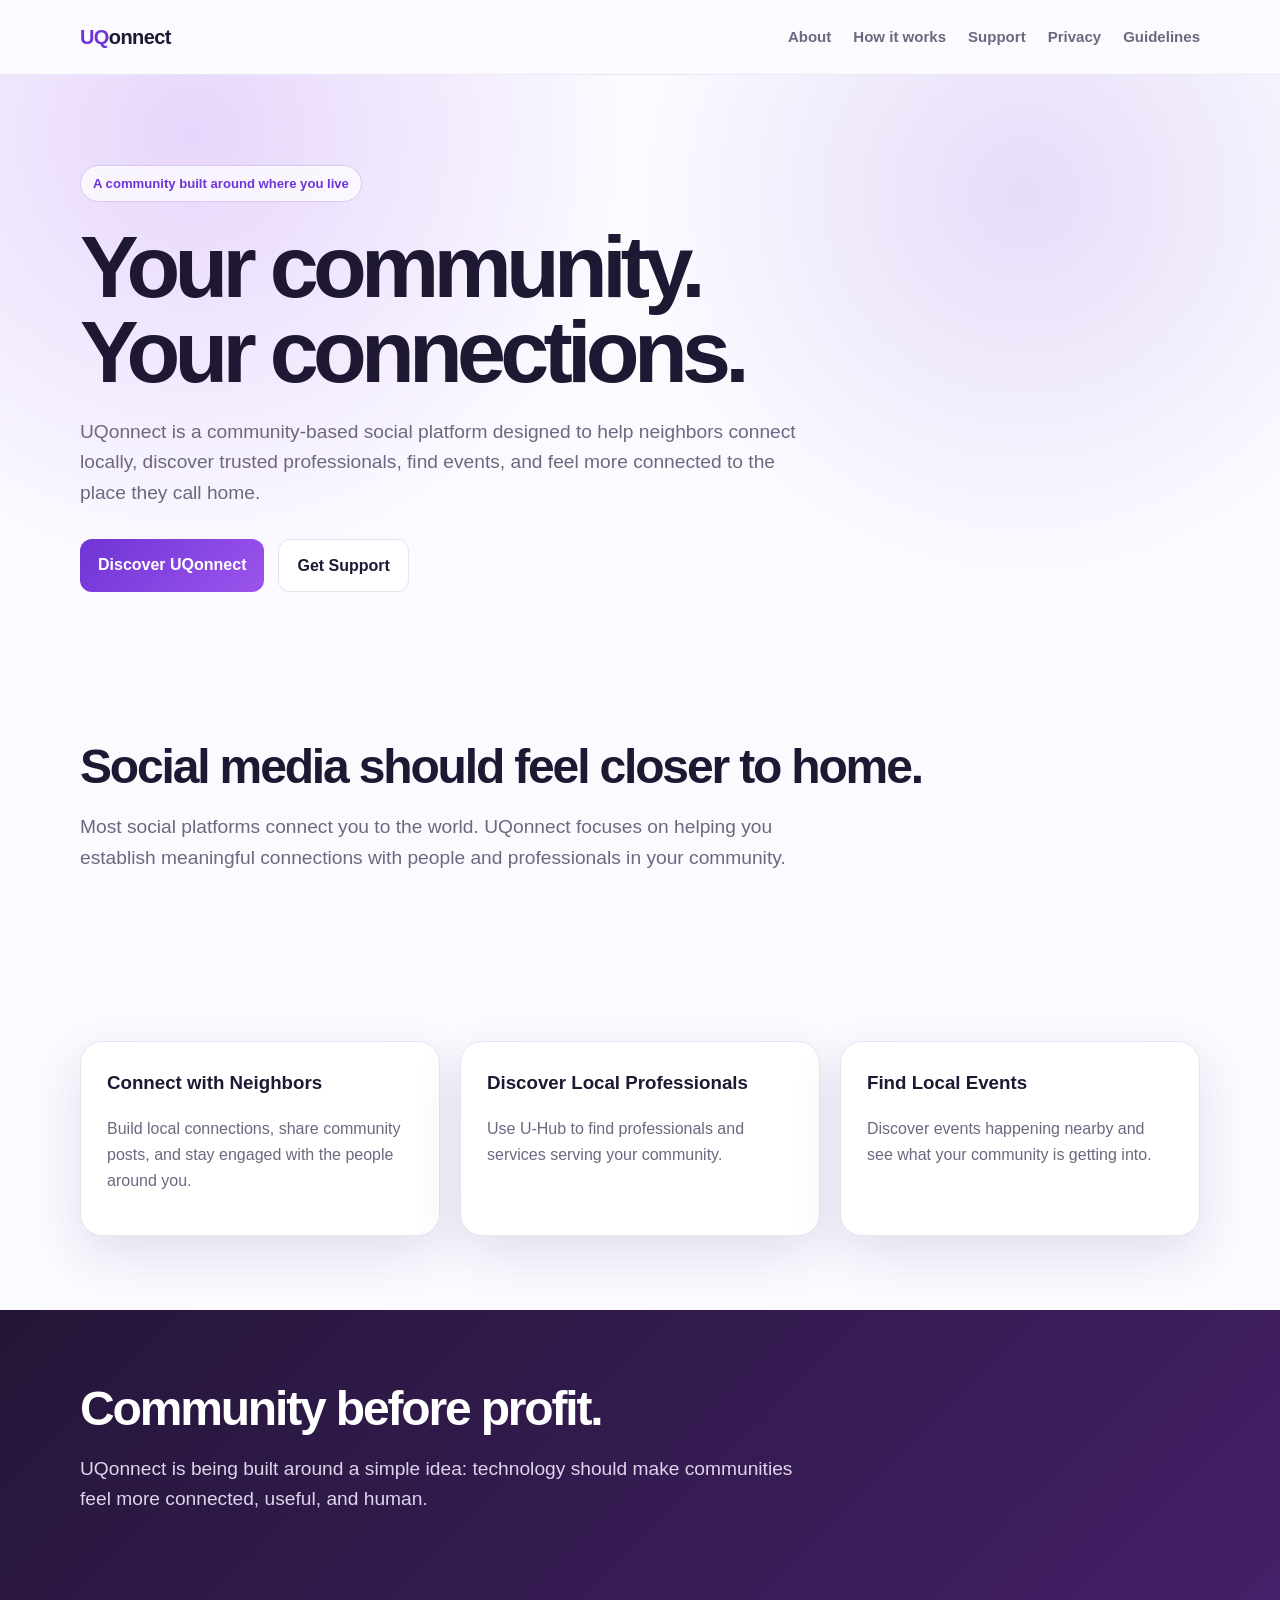
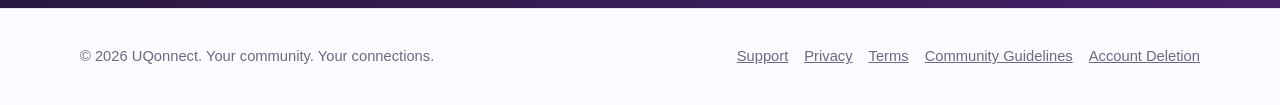
==== index.html @ 995e0bdf "Add initial UQonnect website" ====
<!doctype html>
<html lang="en"><head>
<meta charset="utf-8">
<meta name="viewport" content="width=device-width, initial-scale=1">
<title>UQonnect | Your community. Your connections.</title>
<meta name="description" content="UQonnect — Your community. Your connections.">
<link rel="stylesheet" href="style.css">
</head><body><header><div class="wrap"><nav>
<a class="brand" href="index.html"><span>UQ</span>onnect</a>
<div class="links">
<a href="index.html#about">About</a>
<a href="index.html#features">How it works</a>
<a href="support.html">Support</a>
<a href="privacy.html">Privacy</a>
<a href="community-guidelines.html">Guidelines</a>
</div>
</nav></div></header>
<main>
<section class="hero"><div class="wrap">
<span class="eyebrow">A community built around where you live</span>
<h1>Your community.<br>Your connections.</h1>
<p class="lead">UQonnect is a community-based social platform designed to help neighbors connect locally, discover trusted professionals, find events, and feel more connected to the place they call home.</p>
<div class="actions"><a class="button primary" href="#about">Discover UQonnect</a><a class="button" href="support.html">Get Support</a></div>
</div></section>

<section id="about"><div class="wrap">
<h2>Social media should feel closer to home.</h2>
<p class="lead">Most social platforms connect you to the world. UQonnect focuses on helping you establish meaningful connections with people and professionals in your community.</p>
</div></section>

<section id="features"><div class="wrap">
<div class="grid">
<div class="card"><h3>Connect with Neighbors</h3><p>Build local connections, share community posts, and stay engaged with the people around you.</p></div>
<div class="card"><h3>Discover Local Professionals</h3><p>Use U-Hub to find professionals and services serving your community.</p></div>
<div class="card"><h3>Find Local Events</h3><p>Discover events happening nearby and see what your community is getting into.</p></div>
</div>
</div></section>

<section class="band"><div class="wrap">
<h2>Community before profit.</h2>
<p class="lead">UQonnect is being built around a simple idea: technology should make communities feel more connected, useful, and human.</p>
</div></section>
</main>
<footer><div class="wrap footerline">
<div>© <span data-year></span> UQonnect. Your community. Your connections.</div>
<div class="footerlinks">
<a href="support.html">Support</a>
<a href="privacy.html">Privacy</a>
<a href="terms.html">Terms</a>
<a href="community-guidelines.html">Community Guidelines</a>
<a href="delete-account.html">Account Deletion</a>
</div></div></footer><script src="script.js"></script></body></html>
---- style.css ----
:root {
  --bg: #fbfaff;
  --surface: #ffffff;
  --text: #1f1833;
  --muted: #6e6780;
  --purple: #6f35d5;
  --purple2: #9c54ed;
  --border: #e8e2f2;
  --shadow: 0 18px 50px rgba(60, 28, 110, .12);
}
* { box-sizing: border-box; }
html { scroll-behavior: smooth; }
body {
  margin: 0;
  font-family: Inter, ui-sans-serif, -apple-system, BlinkMacSystemFont, "Segoe UI", sans-serif;
  background: var(--bg);
  color: var(--text);
  line-height: 1.6;
}
a { color: inherit; }
.wrap { width: min(1120px, calc(100% - 36px)); margin: 0 auto; }
header {
  position: sticky; top: 0; z-index: 10;
  background: rgba(251,250,255,.9);
  backdrop-filter: blur(18px);
  border-bottom: 1px solid rgba(232,226,242,.85);
}
nav { min-height: 74px; display: flex; align-items: center; justify-content: space-between; gap: 24px; }
.brand { text-decoration: none; font-size: 1.25rem; font-weight: 900; letter-spacing: -.03em; }
.brand span { color: var(--purple); }
.links { display: flex; align-items: center; gap: 22px; flex-wrap: wrap; }
.links a { text-decoration: none; color: var(--muted); font-size: .94rem; font-weight: 700; }
.links a:hover { color: var(--purple); }
.hero {
  padding: 90px 0 76px;
  background:
    radial-gradient(circle at 15% 10%, rgba(156,84,237,.22), transparent 27rem),
    radial-gradient(circle at 80% 20%, rgba(111,53,213,.15), transparent 24rem);
}
.eyebrow {
  display: inline-flex; padding: 7px 12px; border: 1px solid #d9c9f4;
  border-radius: 999px; color: var(--purple); font-weight: 800; font-size: .82rem;
  background: rgba(255,255,255,.72);
}
h1 { font-size: clamp(2.75rem, 8vw, 5.5rem); line-height: .97; letter-spacing: -.065em; margin: 22px 0; max-width: 900px; }
h2 { font-size: clamp(2rem, 5vw, 3rem); letter-spacing: -.045em; line-height: 1.05; margin: 0 0 16px; }
h3 { margin-top: 0; }
.lead { max-width: 740px; font-size: 1.2rem; color: var(--muted); }
.actions { display:flex; gap:14px; flex-wrap:wrap; margin-top:30px; }
.button {
  display:inline-block; padding:13px 18px; border-radius:12px; text-decoration:none;
  font-weight:800; border:1px solid var(--border); background:var(--surface);
}
.button.primary { color:white; border:0; background:linear-gradient(135deg,var(--purple),var(--purple2)); }
section { padding: 74px 0; }
.grid { display:grid; grid-template-columns:repeat(3,1fr); gap:20px; }
.card {
  background:var(--surface); border:1px solid var(--border); border-radius:22px;
  padding:26px; box-shadow:var(--shadow);
}
.card p, .muted, .legal p, .legal li { color:var(--muted); }
.band { background: linear-gradient(135deg,#241638,#442068); color:white; }
.band p { color:#ded4eb; }
.pagehead { padding: 68px 0 36px; }
.pagehead h1 { font-size: clamp(2.5rem,6vw,4.4rem); margin-bottom:14px; }
.legal { max-width: 820px; padding-bottom: 90px; }
.legal h2 { font-size:1.55rem; margin-top:36px; }
.notice { border-left:4px solid var(--purple); padding:16px 18px; background:#f2ebfc; border-radius:12px; }
footer { border-top:1px solid var(--border); padding:36px 0; color:var(--muted); font-size:.92rem; }
.footerline { display:flex; justify-content:space-between; gap:20px; flex-wrap:wrap; }
.footerlinks { display:flex; gap:16px; flex-wrap:wrap; }
@media (max-width: 760px) {
  .links { display:none; }
  .grid { grid-template-columns:1fr; }
  .hero { padding-top:64px; }
}
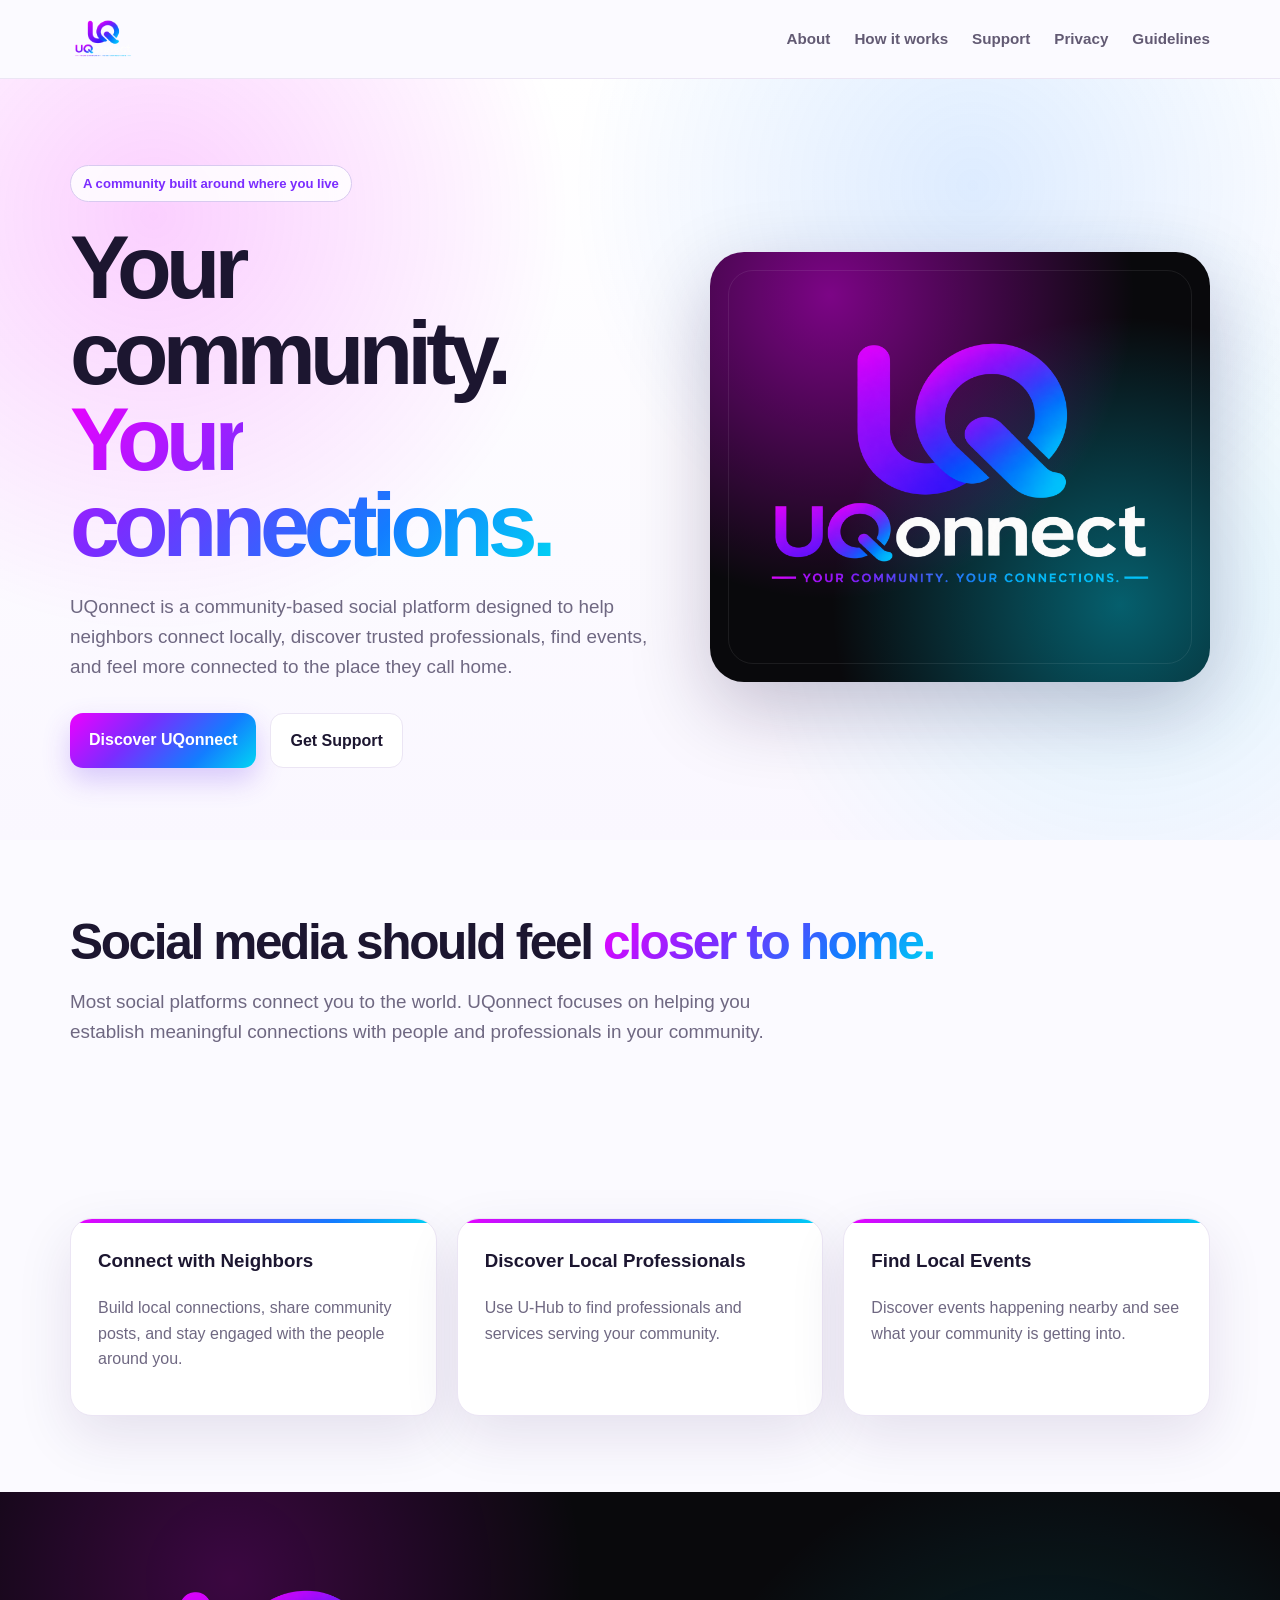
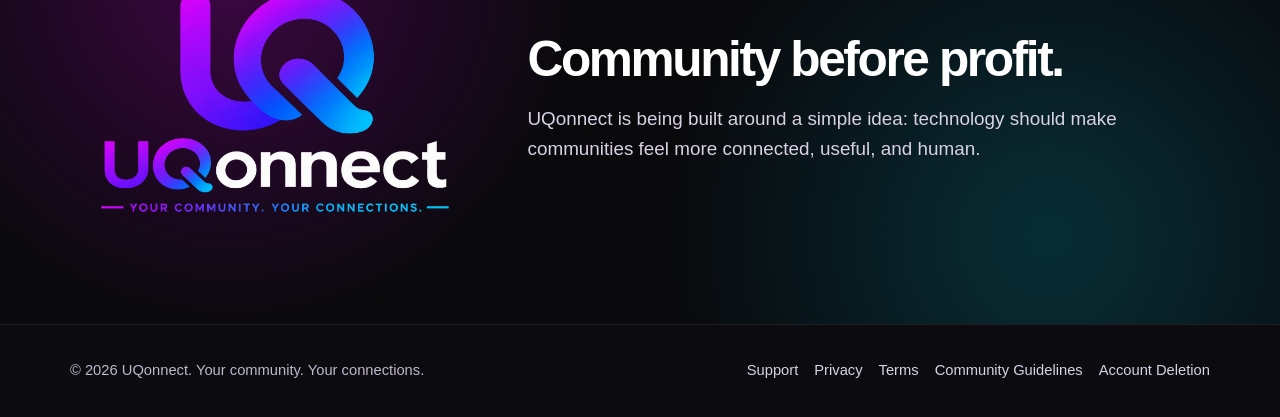
==== commit a6bd06e7: "Update website with official UQonnect branding" ====
--- a/index.html
+++ b/index.html
@@ -6,7 +6,9 @@
 <meta name="description" content="UQonnect — Your community. Your connections.">
 <link rel="stylesheet" href="style.css">
 </head><body><header><div class="wrap"><nav>
-<a class="brand" href="index.html"><span>UQ</span>onnect</a>
+<a class="brand-link" href="index.html" aria-label="UQonnect home">
+  <img class="brand-mini" src="uqonnect_logo_dark.png" alt="UQonnect">
+</a>
 <div class="links">
 <a href="index.html#about">About</a>
 <a href="index.html#features">How it works</a>
@@ -16,15 +18,20 @@
 </div>
 </nav></div></header>
 <main>
-<section class="hero"><div class="wrap">
+<section class="hero"><div class="wrap hero-grid">
+<div>
 <span class="eyebrow">A community built around where you live</span>
-<h1>Your community.<br>Your connections.</h1>
+<h1>Your community.<br><span class="gradient-text">Your connections.</span></h1>
 <p class="lead">UQonnect is a community-based social platform designed to help neighbors connect locally, discover trusted professionals, find events, and feel more connected to the place they call home.</p>
 <div class="actions"><a class="button primary" href="#about">Discover UQonnect</a><a class="button" href="support.html">Get Support</a></div>
+</div>
+<div class="hero-brand-card">
+<img class="hero-logo" src="uqonnect_logo_dark.png" alt="UQonnect — Your Community. Your Connections.">
+</div>
 </div></section>
 
 <section id="about"><div class="wrap">
-<h2>Social media should feel closer to home.</h2>
+<h2>Social media should feel <span class="gradient-text">closer to home.</span></h2>
 <p class="lead">Most social platforms connect you to the world. UQonnect focuses on helping you establish meaningful connections with people and professionals in your community.</p>
 </div></section>
 
@@ -36,9 +43,12 @@
 </div>
 </div></section>
 
-<section class="band"><div class="wrap">
+<section class="brand-band"><div class="wrap brand-band-grid">
+<div><img class="band-logo" src="uqonnect_logo_dark.png" alt="UQonnect logo"></div>
+<div>
 <h2>Community before profit.</h2>
 <p class="lead">UQonnect is being built around a simple idea: technology should make communities feel more connected, useful, and human.</p>
+</div>
 </div></section>
 </main>
 <footer><div class="wrap footerline">
--- a/style.css
+++ b/style.css
@@ -1,12 +1,15 @@
 :root {
   --bg: #fbfaff;
   --surface: #ffffff;
-  --text: #1f1833;
-  --muted: #6e6780;
-  --purple: #6f35d5;
-  --purple2: #9c54ed;
-  --border: #e8e2f2;
-  --shadow: 0 18px 50px rgba(60, 28, 110, .12);
+  --text: #1c1630;
+  --muted: #6f6882;
+  --pink: #ee00ff;
+  --purple: #7b2cff;
+  --blue: #137dff;
+  --cyan: #00d6f3;
+  --border: #ebe5f4;
+  --shadow: 0 20px 55px rgba(45, 21, 92, .11);
+  --brand: linear-gradient(135deg, var(--pink) 0%, var(--purple) 36%, var(--blue) 72%, var(--cyan) 100%);
 }
 * { box-sizing: border-box; }
 html { scroll-behavior: smooth; }
@@ -18,59 +21,109 @@
   line-height: 1.6;
 }
 a { color: inherit; }
-.wrap { width: min(1120px, calc(100% - 36px)); margin: 0 auto; }
+.wrap { width: min(1140px, calc(100% - 36px)); margin: 0 auto; }
 header {
-  position: sticky; top: 0; z-index: 10;
+  position: sticky; top: 0; z-index: 20;
   background: rgba(251,250,255,.9);
   backdrop-filter: blur(18px);
   border-bottom: 1px solid rgba(232,226,242,.85);
 }
-nav { min-height: 74px; display: flex; align-items: center; justify-content: space-between; gap: 24px; }
-.brand { text-decoration: none; font-size: 1.25rem; font-weight: 900; letter-spacing: -.03em; }
-.brand span { color: var(--purple); }
-.links { display: flex; align-items: center; gap: 22px; flex-wrap: wrap; }
-.links a { text-decoration: none; color: var(--muted); font-size: .94rem; font-weight: 700; }
-.links a:hover { color: var(--purple); }
+nav { min-height: 78px; display:flex; align-items:center; justify-content:space-between; gap:24px; }
+.brand-link { display:inline-flex; align-items:center; gap:10px; text-decoration:none; }
+.brand-mini { height: 44px; width:auto; display:block; }
+.links { display:flex; align-items:center; gap:24px; flex-wrap:wrap; }
+.links a { text-decoration:none; color:#625a73; font-size:.95rem; font-weight:800; }
+.links a:hover { color:var(--purple); }
 .hero {
-  padding: 90px 0 76px;
+  padding: 86px 0 72px;
+  overflow: hidden;
   background:
-    radial-gradient(circle at 15% 10%, rgba(156,84,237,.22), transparent 27rem),
-    radial-gradient(circle at 80% 20%, rgba(111,53,213,.15), transparent 24rem);
+    radial-gradient(circle at 12% 18%, rgba(238,0,255,.18), transparent 26rem),
+    radial-gradient(circle at 76% 14%, rgba(19,125,255,.14), transparent 25rem),
+    radial-gradient(circle at 88% 68%, rgba(0,214,243,.11), transparent 24rem),
+    linear-gradient(180deg, #fff 0%, #faf7ff 100%);
 }
+.hero-grid { display:grid; grid-template-columns:1.08fr .92fr; align-items:center; gap:54px; }
 .eyebrow {
-  display: inline-flex; padding: 7px 12px; border: 1px solid #d9c9f4;
-  border-radius: 999px; color: var(--purple); font-weight: 800; font-size: .82rem;
-  background: rgba(255,255,255,.72);
+  display:inline-flex; padding:7px 12px; border:1px solid #d8caf0;
+  border-radius:999px; background:rgba(255,255,255,.84);
+  color:var(--purple); font-weight:850; font-size:.82rem;
 }
-h1 { font-size: clamp(2.75rem, 8vw, 5.5rem); line-height: .97; letter-spacing: -.065em; margin: 22px 0; max-width: 900px; }
-h2 { font-size: clamp(2rem, 5vw, 3rem); letter-spacing: -.045em; line-height: 1.05; margin: 0 0 16px; }
-h3 { margin-top: 0; }
-.lead { max-width: 740px; font-size: 1.2rem; color: var(--muted); }
+h1 { font-size:clamp(3rem,7vw,5.7rem); line-height:.96; letter-spacing:-.067em; margin:22px 0 24px; }
+h2 { font-size:clamp(2rem,5vw,3.1rem); line-height:1.05; letter-spacing:-.048em; margin:0 0 16px; }
+h3 { margin-top:0; }
+.gradient-text {
+  background:var(--brand);
+  -webkit-background-clip:text;
+  background-clip:text;
+  color:transparent;
+}
+.lead { max-width:740px; font-size:1.18rem; color:var(--muted); }
 .actions { display:flex; gap:14px; flex-wrap:wrap; margin-top:30px; }
 .button {
-  display:inline-block; padding:13px 18px; border-radius:12px; text-decoration:none;
-  font-weight:800; border:1px solid var(--border); background:var(--surface);
+  display:inline-block; padding:14px 19px; border-radius:13px; text-decoration:none;
+  font-weight:850; border:1px solid var(--border); background:var(--surface);
 }
-.button.primary { color:white; border:0; background:linear-gradient(135deg,var(--purple),var(--purple2)); }
-section { padding: 74px 0; }
+.button.primary {
+  color:#fff; border:0; background:var(--brand);
+  box-shadow:0 12px 28px rgba(104,48,238,.24);
+}
+.hero-brand-card {
+  position:relative; min-height:430px; border-radius:34px; padding:28px; overflow:hidden;
+  background:
+    radial-gradient(circle at 24% 10%, rgba(238,0,255,.5), transparent 19rem),
+    radial-gradient(circle at 82% 82%, rgba(0,214,243,.42), transparent 18rem),
+    #09090c;
+  box-shadow:0 28px 80px rgba(30,13,61,.24);
+  display:flex; align-items:center; justify-content:center;
+}
+.hero-brand-card::after {
+  content:""; position:absolute; inset:18px; border:1px solid rgba(255,255,255,.08); border-radius:25px;
+}
+.hero-logo { position:relative; z-index:2; width:min(100%,520px); height:auto; }
+section { padding:76px 0; }
 .grid { display:grid; grid-template-columns:repeat(3,1fr); gap:20px; }
 .card {
-  background:var(--surface); border:1px solid var(--border); border-radius:22px;
-  padding:26px; box-shadow:var(--shadow);
+  position:relative; overflow:hidden; background:var(--surface); border:1px solid var(--border);
+  border-radius:22px; padding:27px; box-shadow:var(--shadow);
 }
+.card::before { content:""; position:absolute; top:0; left:0; right:0; height:4px; background:var(--brand); }
 .card p, .muted, .legal p, .legal li { color:var(--muted); }
-.band { background: linear-gradient(135deg,#241638,#442068); color:white; }
-.band p { color:#ded4eb; }
-.pagehead { padding: 68px 0 36px; }
-.pagehead h1 { font-size: clamp(2.5rem,6vw,4.4rem); margin-bottom:14px; }
-.legal { max-width: 820px; padding-bottom: 90px; }
+.brand-band {
+  color:white;
+  background:
+    radial-gradient(circle at 18% 20%, rgba(238,0,255,.22), transparent 22rem),
+    radial-gradient(circle at 82% 80%, rgba(0,214,243,.18), transparent 24rem),
+    #09090c;
+}
+.brand-band-grid { display:grid; grid-template-columns:.75fr 1.25fr; gap:48px; align-items:center; }
+.band-logo { width:min(100%,430px); height:auto; }
+.brand-band p { color:#d8d1e4; }
+.pagehead {
+  padding:68px 0 36px;
+  background:
+    radial-gradient(circle at 12% 15%, rgba(238,0,255,.12), transparent 24rem),
+    radial-gradient(circle at 82% 14%, rgba(19,125,255,.10), transparent 24rem);
+}
+.pagehead h1 { font-size:clamp(2.5rem,6vw,4.4rem); margin-bottom:14px; }
+.legal { max-width:820px; padding-bottom:90px; }
 .legal h2 { font-size:1.55rem; margin-top:36px; }
 .notice { border-left:4px solid var(--purple); padding:16px 18px; background:#f2ebfc; border-radius:12px; }
-footer { border-top:1px solid var(--border); padding:36px 0; color:var(--muted); font-size:.92rem; }
-.footerline { display:flex; justify-content:space-between; gap:20px; flex-wrap:wrap; }
+footer {
+  background:#0b0b10; border-top:1px solid rgba(255,255,255,.08);
+  padding:34px 0; color:#bfb7cc; font-size:.92rem;
+}
+.footerline { display:flex; justify-content:space-between; align-items:center; gap:20px; flex-wrap:wrap; }
 .footerlinks { display:flex; gap:16px; flex-wrap:wrap; }
-@media (max-width: 760px) {
+.footerlinks a { color:#d8d1e4; text-decoration:none; }
+.footerlinks a:hover { color:white; }
+@media (max-width:900px) {
+  .hero-grid,.brand-band-grid { grid-template-columns:1fr; }
+  .hero-brand-card { min-height:330px; }
+}
+@media (max-width:760px) {
   .links { display:none; }
   .grid { grid-template-columns:1fr; }
-  .hero { padding-top:64px; }
+  .hero { padding-top:58px; }
+  .brand-mini { height:38px; }
 }
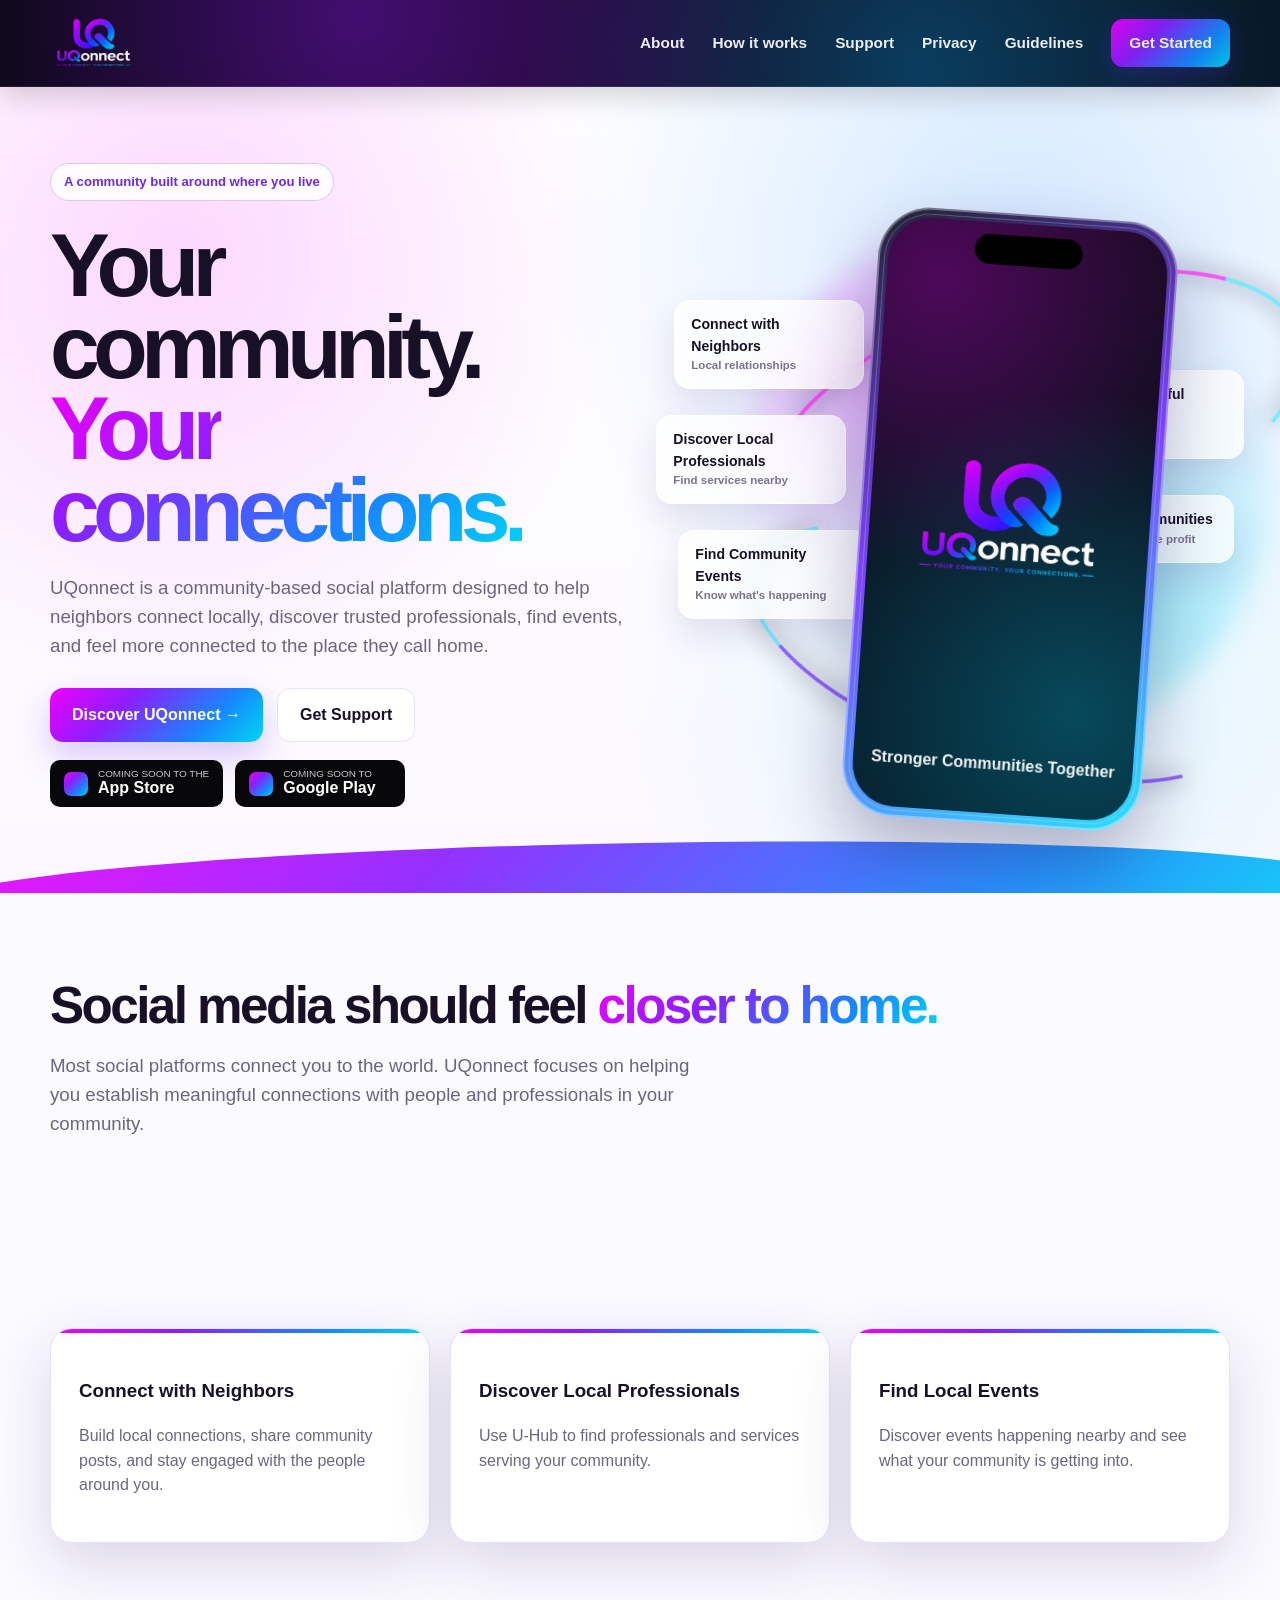
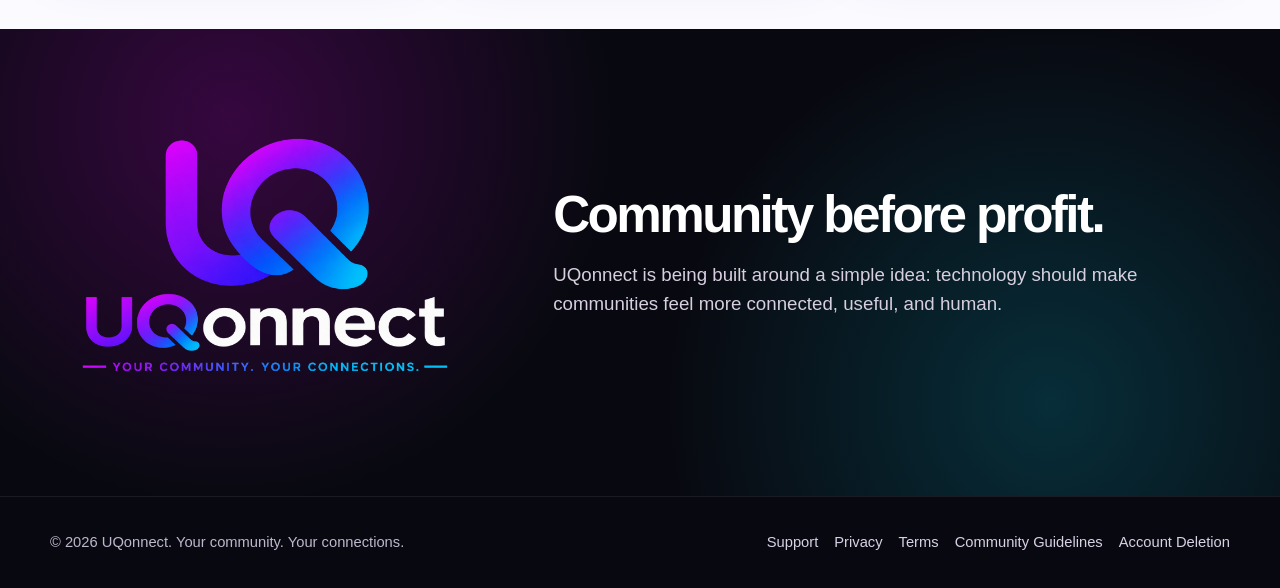
==== commit 01d5b572: "Add dark branded header and iPhone hero" ====
--- a/index.html
+++ b/index.html
@@ -1,62 +1,46 @@
-<!doctype html>
-<html lang="en"><head>
-<meta charset="utf-8">
-<meta name="viewport" content="width=device-width, initial-scale=1">
-<title>UQonnect | Your community. Your connections.</title>
-<meta name="description" content="UQonnect — Your community. Your connections.">
-<link rel="stylesheet" href="style.css">
-</head><body><header><div class="wrap"><nav>
-<a class="brand-link" href="index.html" aria-label="UQonnect home">
-  <img class="brand-mini" src="uqonnect_logo_dark.png" alt="UQonnect">
-</a>
+<!doctype html><html lang="en"><head>
+<meta charset="utf-8"><meta name="viewport" content="width=device-width, initial-scale=1">
+<title>UQonnect | Your community. Your connections.</title><meta name="description" content="UQonnect — Your community. Your connections.">
+<link rel="stylesheet" href="style.css"></head><body><header><div class="wrap"><nav>
+<a class="brand-link" href="index.html" aria-label="UQonnect home"><img class="brand-logo" src="uqonnect_logo_dark.png" alt="UQonnect"></a>
 <div class="links">
-<a href="index.html#about">About</a>
-<a href="index.html#features">How it works</a>
-<a href="support.html">Support</a>
-<a href="privacy.html">Privacy</a>
-<a href="community-guidelines.html">Guidelines</a>
-</div>
-</nav></div></header>
+<a href="index.html#about">About</a><a href="index.html#features">How it works</a>
+<a href="support.html">Support</a><a href="privacy.html">Privacy</a>
+<a href="community-guidelines.html">Guidelines</a><a class="nav-cta" href="#download">Get Started</a>
+</div></nav></div></header>
 <main>
 <section class="hero"><div class="wrap hero-grid">
 <div>
 <span class="eyebrow">A community built around where you live</span>
-<h1>Your community.<br><span class="gradient-text">Your connections.</span></h1>
+<h1>Your<br>community.<br><span class="gradient-text">Your<br>connections.</span></h1>
 <p class="lead">UQonnect is a community-based social platform designed to help neighbors connect locally, discover trusted professionals, find events, and feel more connected to the place they call home.</p>
-<div class="actions"><a class="button primary" href="#about">Discover UQonnect</a><a class="button" href="support.html">Get Support</a></div>
+<div class="actions" id="download"><a class="button primary" href="#about">Discover UQonnect →</a><a class="button" href="support.html">Get Support</a></div>
+<div class="store-row">
+<a class="store-badge" href="#" aria-label="App Store coming soon"><span class="store-icon"></span><span><small>COMING SOON TO THE</small><strong>App Store</strong></span></a>
+<a class="store-badge" href="#" aria-label="Google Play coming soon"><span class="store-icon"></span><span><small>COMING SOON TO</small><strong>Google Play</strong></span></a>
 </div>
-<div class="hero-brand-card">
-<img class="hero-logo" src="uqonnect_logo_dark.png" alt="UQonnect — Your Community. Your Connections.">
+</div>
+<div class="visual">
+<div class="glow"></div><div class="trail one"></div><div class="trail two"></div>
+<div class="feature-chip chip1">Connect with Neighbors<span>Local relationships</span></div>
+<div class="feature-chip chip2">Discover Local Professionals<span>Find services nearby</span></div>
+<div class="feature-chip chip3">Find Community Events<span>Know what's happening</span></div>
+<div class="feature-chip chip4">Build Meaningful Connections<span>Closer to home</span></div>
+<div class="feature-chip chip5">Stronger Communities<span>Community before profit</span></div>
+<div class="phone"><div class="screen"><div class="dynamic-island"></div><img class="phone-logo" src="uqonnect_logo_dark.png" alt="UQonnect logo"><div class="phone-slogan">Stronger Communities Together</div></div></div>
 </div>
 </div></section>
 
-<section id="about"><div class="wrap">
-<h2>Social media should feel <span class="gradient-text">closer to home.</span></h2>
-<p class="lead">Most social platforms connect you to the world. UQonnect focuses on helping you establish meaningful connections with people and professionals in your community.</p>
-</div></section>
+<section class="content" id="about"><div class="wrap"><h2>Social media should feel <span class="gradient-text">closer to home.</span></h2><p class="lead">Most social platforms connect you to the world. UQonnect focuses on helping you establish meaningful connections with people and professionals in your community.</p></div></section>
 
-<section id="features"><div class="wrap">
-<div class="grid">
+<section class="content" id="features"><div class="wrap"><div class="grid">
 <div class="card"><h3>Connect with Neighbors</h3><p>Build local connections, share community posts, and stay engaged with the people around you.</p></div>
 <div class="card"><h3>Discover Local Professionals</h3><p>Use U-Hub to find professionals and services serving your community.</p></div>
 <div class="card"><h3>Find Local Events</h3><p>Discover events happening nearby and see what your community is getting into.</p></div>
-</div>
-</div></section>
+</div></div></section>
 
-<section class="brand-band"><div class="wrap brand-band-grid">
-<div><img class="band-logo" src="uqonnect_logo_dark.png" alt="UQonnect logo"></div>
-<div>
-<h2>Community before profit.</h2>
-<p class="lead">UQonnect is being built around a simple idea: technology should make communities feel more connected, useful, and human.</p>
-</div>
-</div></section>
-</main>
-<footer><div class="wrap footerline">
+<section class="content brand-band"><div class="wrap brand-band-grid"><div><img class="band-logo" src="uqonnect_logo_dark.png" alt="UQonnect logo"></div><div><h2>Community before profit.</h2><p class="lead">UQonnect is being built around a simple idea: technology should make communities feel more connected, useful, and human.</p></div></div></section>
+</main><footer><div class="wrap footerline">
 <div>© <span data-year></span> UQonnect. Your community. Your connections.</div>
-<div class="footerlinks">
-<a href="support.html">Support</a>
-<a href="privacy.html">Privacy</a>
-<a href="terms.html">Terms</a>
-<a href="community-guidelines.html">Community Guidelines</a>
-<a href="delete-account.html">Account Deletion</a>
-</div></div></footer><script src="script.js"></script></body></html>+<div class="footerlinks"><a href="support.html">Support</a><a href="privacy.html">Privacy</a><a href="terms.html">Terms</a><a href="community-guidelines.html">Community Guidelines</a><a href="delete-account.html">Account Deletion</a></div>
+</div></footer><script src="script.js"></script></body></html>
--- a/style.css
+++ b/style.css
@@ -1,129 +1,67 @@
-:root {
-  --bg: #fbfaff;
-  --surface: #ffffff;
-  --text: #1c1630;
-  --muted: #6f6882;
-  --pink: #ee00ff;
-  --purple: #7b2cff;
-  --blue: #137dff;
-  --cyan: #00d6f3;
-  --border: #ebe5f4;
-  --shadow: 0 20px 55px rgba(45, 21, 92, .11);
-  --brand: linear-gradient(135deg, var(--pink) 0%, var(--purple) 36%, var(--blue) 72%, var(--cyan) 100%);
+:root{
+  --bg:#fbfaff;--surface:#fff;--text:#171027;--muted:#6c6580;
+  --pink:#ef00ff;--purple:#8b1fff;--blue:#1689ff;--cyan:#00d6f3;
+  --nav:#07080e;--border:#e9e2f3;
+  --brand:linear-gradient(135deg,var(--pink) 0%,var(--purple) 34%,var(--blue) 73%,var(--cyan) 100%);
+  --shadow:0 20px 60px rgba(50,25,105,.16)
 }
-* { box-sizing: border-box; }
-html { scroll-behavior: smooth; }
-body {
-  margin: 0;
-  font-family: Inter, ui-sans-serif, -apple-system, BlinkMacSystemFont, "Segoe UI", sans-serif;
-  background: var(--bg);
-  color: var(--text);
-  line-height: 1.6;
+*{box-sizing:border-box}html{scroll-behavior:smooth}
+body{margin:0;font-family:Inter,ui-sans-serif,-apple-system,BlinkMacSystemFont,"Segoe UI",sans-serif;color:var(--text);background:var(--bg);line-height:1.55}
+a{color:inherit}.wrap{width:min(1180px,calc(100% - 36px));margin:0 auto}
+header{
+  position:sticky;top:0;z-index:30;
+  background:
+    radial-gradient(circle at 28% 20%,rgba(148,24,255,.38),transparent 26rem),
+    radial-gradient(circle at 72% 80%,rgba(0,184,255,.28),transparent 25rem),
+    linear-gradient(90deg,#080810 0%,#15071f 48%,#071420 100%);
+  border-bottom:1px solid rgba(255,255,255,.08);box-shadow:0 8px 30px rgba(0,0,0,.18)
 }
-a { color: inherit; }
-.wrap { width: min(1140px, calc(100% - 36px)); margin: 0 auto; }
-header {
-  position: sticky; top: 0; z-index: 20;
-  background: rgba(251,250,255,.9);
-  backdrop-filter: blur(18px);
-  border-bottom: 1px solid rgba(232,226,242,.85);
+nav{min-height:86px;display:flex;align-items:center;justify-content:space-between;gap:24px}
+.brand-link{display:flex;align-items:center;text-decoration:none}.brand-logo{height:58px;width:auto;display:block}
+.links{display:flex;align-items:center;gap:28px}.links a{color:#fff;text-decoration:none;font-size:.96rem;font-weight:800;opacity:.92}
+.links a:hover{opacity:1;color:#c8e9ff}.nav-cta{padding:12px 18px;border-radius:12px;background:var(--brand);color:#fff!important;box-shadow:0 8px 24px rgba(116,36,255,.25)}
+.hero{
+  position:relative;overflow:hidden;padding:76px 0 86px;min-height:760px;
+  background:
+    radial-gradient(circle at 14% 20%,rgba(239,0,255,.15),transparent 28rem),
+    radial-gradient(circle at 80% 18%,rgba(22,137,255,.18),transparent 30rem),
+    radial-gradient(circle at 82% 70%,rgba(0,214,243,.12),transparent 27rem),
+    linear-gradient(180deg,#fff 0%,#fbf8ff 100%)
 }
-nav { min-height: 78px; display:flex; align-items:center; justify-content:space-between; gap:24px; }
-.brand-link { display:inline-flex; align-items:center; gap:10px; text-decoration:none; }
-.brand-mini { height: 44px; width:auto; display:block; }
-.links { display:flex; align-items:center; gap:24px; flex-wrap:wrap; }
-.links a { text-decoration:none; color:#625a73; font-size:.95rem; font-weight:800; }
-.links a:hover { color:var(--purple); }
-.hero {
-  padding: 86px 0 72px;
-  overflow: hidden;
-  background:
-    radial-gradient(circle at 12% 18%, rgba(238,0,255,.18), transparent 26rem),
-    radial-gradient(circle at 76% 14%, rgba(19,125,255,.14), transparent 25rem),
-    radial-gradient(circle at 88% 68%, rgba(0,214,243,.11), transparent 24rem),
-    linear-gradient(180deg, #fff 0%, #faf7ff 100%);
-}
-.hero-grid { display:grid; grid-template-columns:1.08fr .92fr; align-items:center; gap:54px; }
-.eyebrow {
-  display:inline-flex; padding:7px 12px; border:1px solid #d8caf0;
-  border-radius:999px; background:rgba(255,255,255,.84);
-  color:var(--purple); font-weight:850; font-size:.82rem;
-}
-h1 { font-size:clamp(3rem,7vw,5.7rem); line-height:.96; letter-spacing:-.067em; margin:22px 0 24px; }
-h2 { font-size:clamp(2rem,5vw,3.1rem); line-height:1.05; letter-spacing:-.048em; margin:0 0 16px; }
-h3 { margin-top:0; }
-.gradient-text {
-  background:var(--brand);
-  -webkit-background-clip:text;
-  background-clip:text;
-  color:transparent;
-}
-.lead { max-width:740px; font-size:1.18rem; color:var(--muted); }
-.actions { display:flex; gap:14px; flex-wrap:wrap; margin-top:30px; }
-.button {
-  display:inline-block; padding:14px 19px; border-radius:13px; text-decoration:none;
-  font-weight:850; border:1px solid var(--border); background:var(--surface);
-}
-.button.primary {
-  color:#fff; border:0; background:var(--brand);
-  box-shadow:0 12px 28px rgba(104,48,238,.24);
-}
-.hero-brand-card {
-  position:relative; min-height:430px; border-radius:34px; padding:28px; overflow:hidden;
-  background:
-    radial-gradient(circle at 24% 10%, rgba(238,0,255,.5), transparent 19rem),
-    radial-gradient(circle at 82% 82%, rgba(0,214,243,.42), transparent 18rem),
-    #09090c;
-  box-shadow:0 28px 80px rgba(30,13,61,.24);
-  display:flex; align-items:center; justify-content:center;
-}
-.hero-brand-card::after {
-  content:""; position:absolute; inset:18px; border:1px solid rgba(255,255,255,.08); border-radius:25px;
-}
-.hero-logo { position:relative; z-index:2; width:min(100%,520px); height:auto; }
-section { padding:76px 0; }
-.grid { display:grid; grid-template-columns:repeat(3,1fr); gap:20px; }
-.card {
-  position:relative; overflow:hidden; background:var(--surface); border:1px solid var(--border);
-  border-radius:22px; padding:27px; box-shadow:var(--shadow);
-}
-.card::before { content:""; position:absolute; top:0; left:0; right:0; height:4px; background:var(--brand); }
-.card p, .muted, .legal p, .legal li { color:var(--muted); }
-.brand-band {
-  color:white;
-  background:
-    radial-gradient(circle at 18% 20%, rgba(238,0,255,.22), transparent 22rem),
-    radial-gradient(circle at 82% 80%, rgba(0,214,243,.18), transparent 24rem),
-    #09090c;
-}
-.brand-band-grid { display:grid; grid-template-columns:.75fr 1.25fr; gap:48px; align-items:center; }
-.band-logo { width:min(100%,430px); height:auto; }
-.brand-band p { color:#d8d1e4; }
-.pagehead {
-  padding:68px 0 36px;
-  background:
-    radial-gradient(circle at 12% 15%, rgba(238,0,255,.12), transparent 24rem),
-    radial-gradient(circle at 82% 14%, rgba(19,125,255,.10), transparent 24rem);
-}
-.pagehead h1 { font-size:clamp(2.5rem,6vw,4.4rem); margin-bottom:14px; }
-.legal { max-width:820px; padding-bottom:90px; }
-.legal h2 { font-size:1.55rem; margin-top:36px; }
-.notice { border-left:4px solid var(--purple); padding:16px 18px; background:#f2ebfc; border-radius:12px; }
-footer {
-  background:#0b0b10; border-top:1px solid rgba(255,255,255,.08);
-  padding:34px 0; color:#bfb7cc; font-size:.92rem;
-}
-.footerline { display:flex; justify-content:space-between; align-items:center; gap:20px; flex-wrap:wrap; }
-.footerlinks { display:flex; gap:16px; flex-wrap:wrap; }
-.footerlinks a { color:#d8d1e4; text-decoration:none; }
-.footerlinks a:hover { color:white; }
-@media (max-width:900px) {
-  .hero-grid,.brand-band-grid { grid-template-columns:1fr; }
-  .hero-brand-card { min-height:330px; }
-}
-@media (max-width:760px) {
-  .links { display:none; }
-  .grid { grid-template-columns:1fr; }
-  .hero { padding-top:58px; }
-  .brand-mini { height:38px; }
-}+.hero::after{content:"";position:absolute;left:-5%;right:-5%;bottom:-72px;height:122px;background:var(--brand);border-radius:50% 50% 0 0/40% 40% 0 0;opacity:.92;transform:rotate(-1deg)}
+.hero-grid{position:relative;z-index:2;display:grid;grid-template-columns:1.02fr .98fr;align-items:center;gap:46px}
+.eyebrow{display:inline-flex;padding:8px 13px;border:1px solid #d9caf3;background:rgba(255,255,255,.88);border-radius:999px;color:#6c29e8;font-weight:850;font-size:.82rem}
+h1{margin:24px 0 22px;font-size:clamp(3.35rem,7vw,6.6rem);line-height:.91;letter-spacing:-.075em}
+.gradient-text{background:var(--brand);-webkit-background-clip:text;background-clip:text;color:transparent}
+.lead{max-width:670px;color:var(--muted);font-size:1.17rem}
+.actions{display:flex;flex-wrap:wrap;gap:14px;margin-top:28px}
+.button{display:inline-flex;align-items:center;justify-content:center;min-height:54px;padding:0 22px;border-radius:13px;text-decoration:none;font-weight:850;border:1px solid var(--border);background:#fff}
+.button.primary{color:#fff;border:0;background:var(--brand);box-shadow:0 14px 34px rgba(106,37,235,.24)}
+.store-row{display:flex;gap:12px;flex-wrap:wrap;margin-top:18px}
+.store-badge{display:inline-flex;align-items:center;gap:10px;padding:9px 14px;border-radius:10px;background:#08080a;color:#fff;text-decoration:none;min-width:170px}
+.store-badge small{display:block;font-size:.62rem;opacity:.78;line-height:1}.store-badge strong{display:block;font-size:1rem;line-height:1.15}
+.store-icon{width:24px;height:24px;border-radius:7px;background:var(--brand);flex:0 0 auto}
+.visual{position:relative;min-height:610px}.glow{position:absolute;width:530px;height:530px;right:-40px;top:40px;border-radius:50%;background:radial-gradient(circle at 30% 30%,rgba(239,0,255,.28),transparent 42%),radial-gradient(circle at 72% 74%,rgba(0,214,243,.30),transparent 46%);filter:blur(12px)}
+.trail{position:absolute;border:4px solid transparent;border-radius:50%;filter:drop-shadow(0 0 12px currentColor);opacity:.85}
+.trail.one{width:560px;height:260px;right:-85px;top:110px;border-top-color:#ff3ef5;border-right-color:#63e9ff;transform:rotate(-18deg)}
+.trail.two{width:520px;height:220px;right:-30px;bottom:28px;border-bottom-color:#7d48ff;border-left-color:#5de9ff;transform:rotate(18deg)}
+.phone{position:absolute;right:70px;top:34px;width:300px;height:610px;padding:10px;border-radius:52px;background:linear-gradient(150deg,#202333 0%,#7c43ff 48%,#2ae0ff 100%);box-shadow:0 34px 70px rgba(35,16,71,.30),0 0 0 2px rgba(255,255,255,.35) inset;transform:rotate(4deg)}
+.phone::before{content:"";position:absolute;inset:6px;border-radius:46px;border:1px solid rgba(255,255,255,.22);pointer-events:none}
+.screen{position:relative;width:100%;height:100%;overflow:hidden;border-radius:43px;background:radial-gradient(circle at 20% 10%,rgba(239,0,255,.28),transparent 18rem),radial-gradient(circle at 78% 82%,rgba(0,214,243,.28),transparent 20rem),linear-gradient(180deg,#100b1a 0%,#071522 100%);display:flex;align-items:center;justify-content:center;padding:26px}
+.dynamic-island{position:absolute;top:12px;left:50%;transform:translateX(-50%);width:108px;height:30px;border-radius:20px;background:#000}
+.phone-logo{width:90%;max-width:235px;height:auto}.phone-slogan{position:absolute;left:0;right:0;bottom:36px;text-align:center;color:#fff;font-weight:850;font-size:1rem;opacity:.94}
+.feature-chip{position:absolute;width:190px;padding:13px 16px;border-radius:16px;background:rgba(255,255,255,.78);border:1px solid rgba(255,255,255,.72);backdrop-filter:blur(12px);box-shadow:0 16px 35px rgba(57,31,103,.12);font-size:.88rem;font-weight:800}
+.feature-chip span{display:block;font-size:.72rem;font-weight:700;color:#7a728d}.chip1{left:0;top:120px}.chip2{left:-18px;top:235px}.chip3{left:4px;top:350px}.chip4{right:-14px;top:190px}.chip5{right:-4px;top:315px}
+section.content{padding:86px 0}
+h2{font-size:clamp(2rem,5vw,3.2rem);line-height:1.04;letter-spacing:-.05em;margin:0 0 16px}
+.grid{display:grid;grid-template-columns:repeat(3,1fr);gap:20px}.card{position:relative;overflow:hidden;background:#fff;border:1px solid var(--border);border-radius:22px;padding:28px;box-shadow:var(--shadow)}
+.card::before{content:"";position:absolute;inset:0 0 auto 0;height:4px;background:var(--brand)}.card p,.legal p,.legal li{color:var(--muted)}
+.brand-band{background:radial-gradient(circle at 18% 20%,rgba(239,0,255,.20),transparent 24rem),radial-gradient(circle at 82% 80%,rgba(0,214,243,.18),transparent 24rem),#080910;color:#fff}
+.brand-band .lead{color:#d7cfdf}.brand-band-grid{display:grid;grid-template-columns:.8fr 1.2fr;gap:52px;align-items:center}.band-logo{width:min(100%,430px)}
+.pagehead{padding:72px 0 38px;background:radial-gradient(circle at 12% 15%,rgba(239,0,255,.10),transparent 24rem),radial-gradient(circle at 82% 14%,rgba(22,137,255,.10),transparent 24rem)}
+.pagehead h1{font-size:clamp(2.5rem,6vw,4.4rem);margin-bottom:14px}.legal{max-width:820px;padding-bottom:90px}.legal h2{font-size:1.55rem;margin-top:36px}
+.notice{border-left:4px solid var(--purple);padding:16px 18px;background:#f2ebfc;border-radius:12px}
+footer{background:#080910;border-top:1px solid rgba(255,255,255,.08);color:#bfb7cc;padding:34px 0;font-size:.92rem}
+.footerline{display:flex;justify-content:space-between;align-items:center;gap:20px;flex-wrap:wrap}.footerlinks{display:flex;gap:16px;flex-wrap:wrap}.footerlinks a{color:#d8d1e4;text-decoration:none}
+@media(max-width:980px){.hero-grid,.brand-band-grid{grid-template-columns:1fr}.visual{min-height:650px;margin-top:8px}.phone{left:50%;right:auto;transform:translateX(-50%) rotate(3deg)}.chip1,.chip2,.chip3{left:4%}.chip4,.chip5{right:4%}}
+@media(max-width:760px){.links a:not(.nav-cta){display:none}.brand-logo{height:50px}.hero{padding-top:58px;min-height:auto}.visual{min-height:590px}.phone{width:270px;height:550px}.feature-chip{width:160px;font-size:.78rem}.chip1{top:90px}.chip2{top:200px}.chip3{top:310px}.chip4{top:150px}.chip5{top:270px}.grid{grid-template-columns:1fr}}
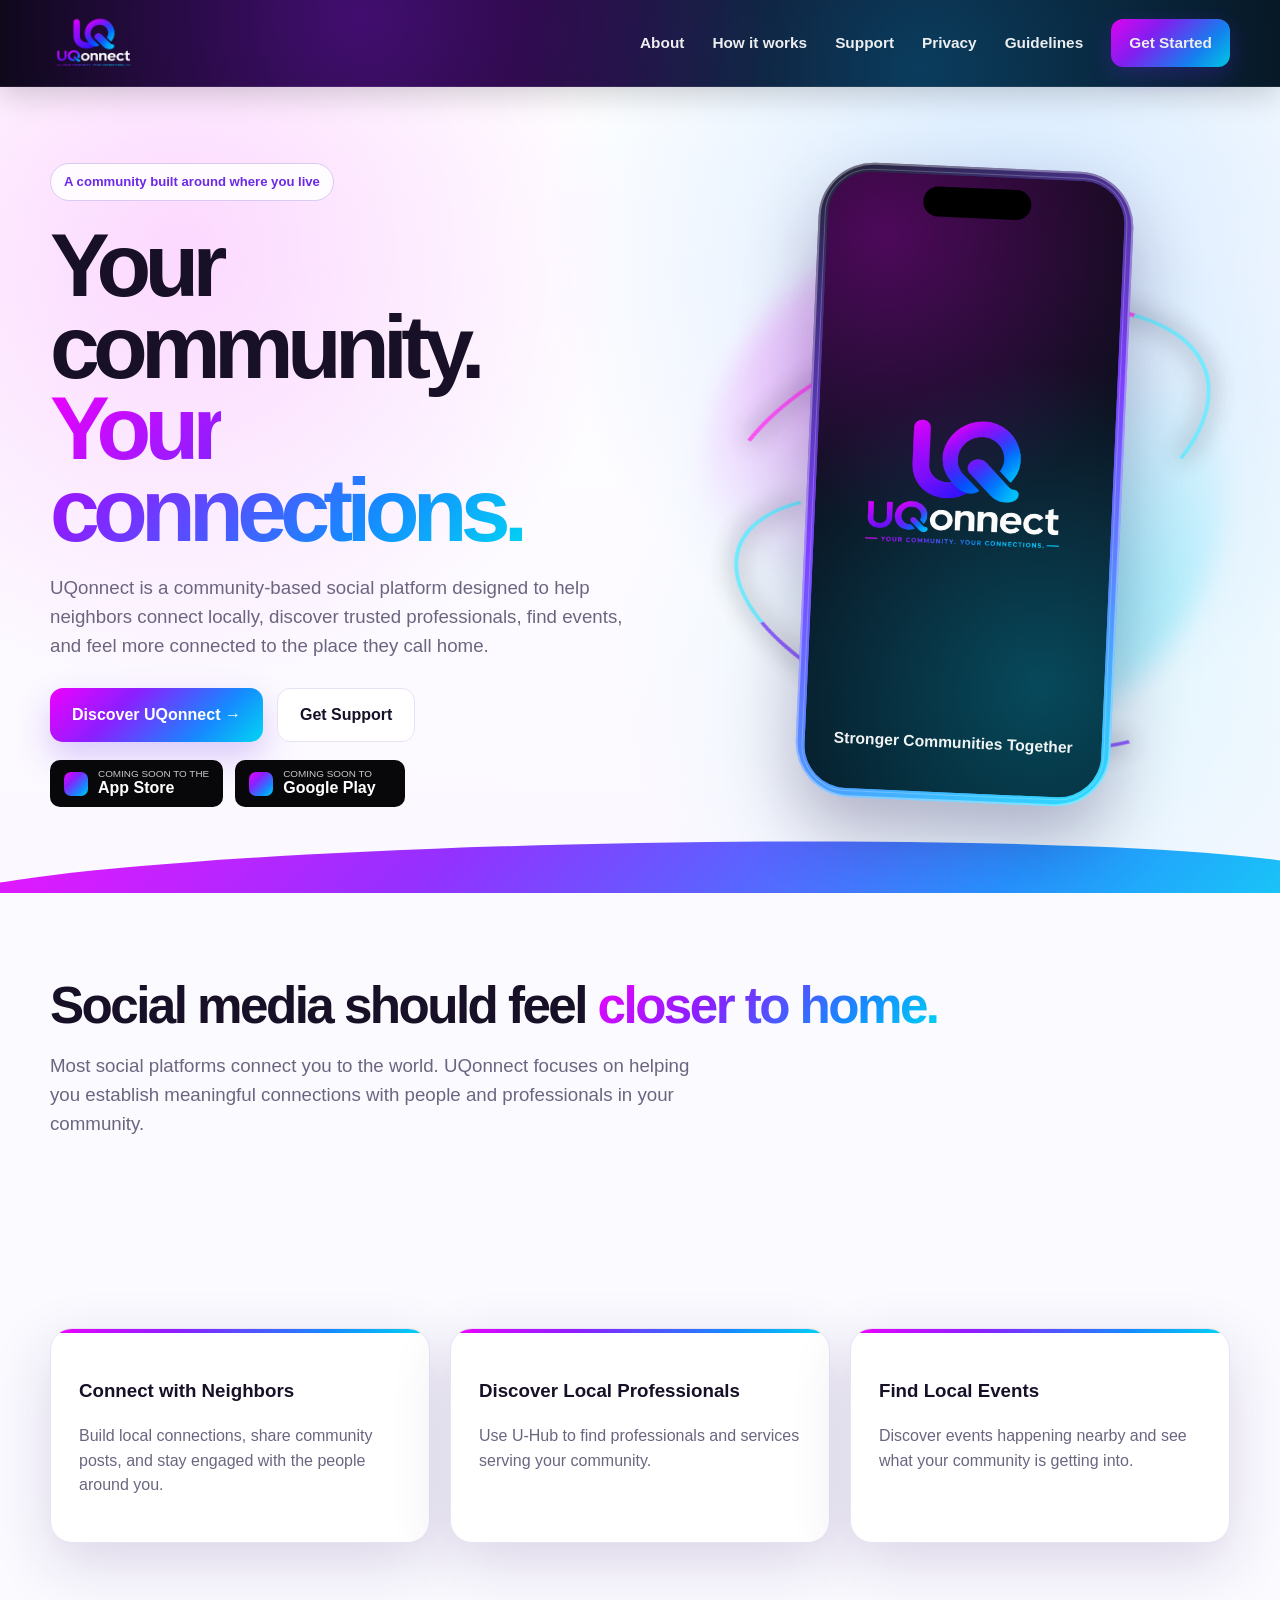
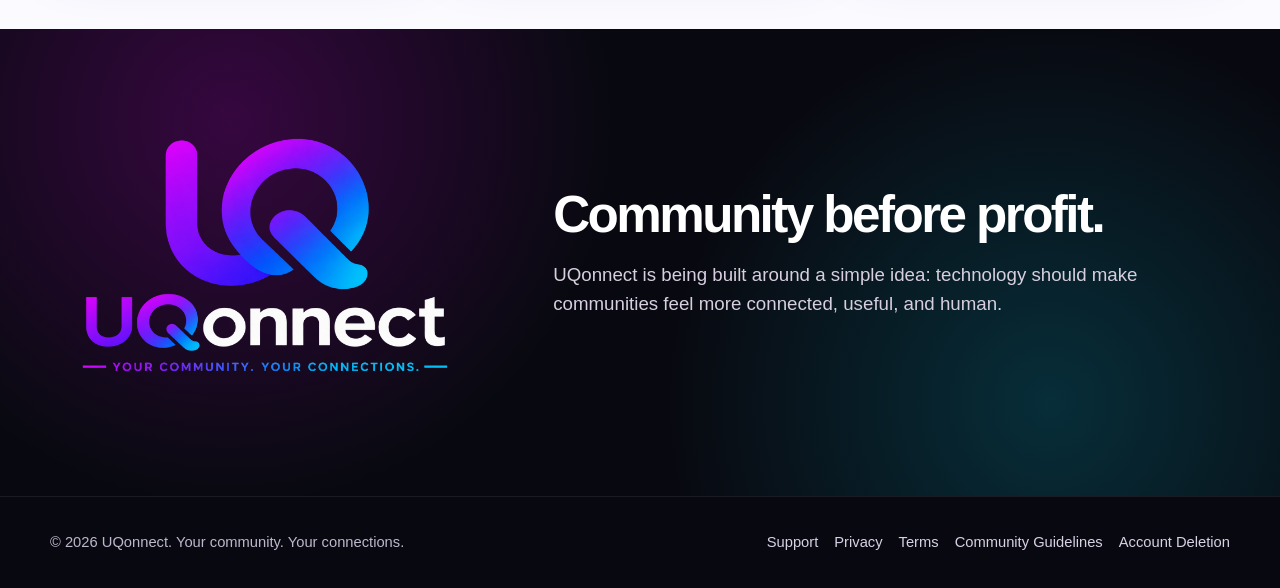
==== commit dd772df8: "replaced style and index html" ====
--- a/index.html
+++ b/index.html
@@ -22,11 +22,6 @@
 </div>
 <div class="visual">
 <div class="glow"></div><div class="trail one"></div><div class="trail two"></div>
-<div class="feature-chip chip1">Connect with Neighbors<span>Local relationships</span></div>
-<div class="feature-chip chip2">Discover Local Professionals<span>Find services nearby</span></div>
-<div class="feature-chip chip3">Find Community Events<span>Know what's happening</span></div>
-<div class="feature-chip chip4">Build Meaningful Connections<span>Closer to home</span></div>
-<div class="feature-chip chip5">Stronger Communities<span>Community before profit</span></div>
 <div class="phone"><div class="screen"><div class="dynamic-island"></div><img class="phone-logo" src="uqonnect_logo_dark.png" alt="UQonnect logo"><div class="phone-slogan">Stronger Communities Together</div></div></div>
 </div>
 </div></section>
--- a/style.css
+++ b/style.css
@@ -64,4 +64,94 @@
 footer{background:#080910;border-top:1px solid rgba(255,255,255,.08);color:#bfb7cc;padding:34px 0;font-size:.92rem}
 .footerline{display:flex;justify-content:space-between;align-items:center;gap:20px;flex-wrap:wrap}.footerlinks{display:flex;gap:16px;flex-wrap:wrap}.footerlinks a{color:#d8d1e4;text-decoration:none}
 @media(max-width:980px){.hero-grid,.brand-band-grid{grid-template-columns:1fr}.visual{min-height:650px;margin-top:8px}.phone{left:50%;right:auto;transform:translateX(-50%) rotate(3deg)}.chip1,.chip2,.chip3{left:4%}.chip4,.chip5{right:4%}}
-@media(max-width:760px){.links a:not(.nav-cta){display:none}.brand-logo{height:50px}.hero{padding-top:58px;min-height:auto}.visual{min-height:590px}.phone{width:270px;height:550px}.feature-chip{width:160px;font-size:.78rem}.chip1{top:90px}.chip2{top:200px}.chip3{top:310px}.chip4{top:150px}.chip5{top:270px}.grid{grid-template-columns:1fr}}+@media(max-width:760px){.links a:not(.nav-cta){display:none}.brand-logo{height:50px}.hero{padding-top:58px;min-height:auto}.visual{min-height:590px}.phone{width:270px;height:550px}.feature-chip{width:160px;font-size:.78rem}.chip1{top:90px}.chip2{top:200px}.chip3{top:310px}.chip4{top:150px}.chip5{top:270px}.grid{grid-template-columns:1fr}}
+
+/* --- UQonnect agreed hero refinement --- */
+.hero-grid{
+  grid-template-columns:minmax(0,1.05fr) minmax(420px,.95fr);
+  gap:64px;
+}
+
+.visual{
+  position:relative;
+  min-height:620px;
+  display:flex;
+  align-items:center;
+  justify-content:center;
+}
+
+.glow{
+  width:520px;
+  height:520px;
+  right:auto;
+  left:50%;
+  top:50%;
+  transform:translate(-50%,-50%);
+}
+
+.trail.one{
+  width:510px;
+  height:255px;
+  right:auto;
+  left:50%;
+  top:155px;
+  transform:translateX(-50%) rotate(-18deg);
+}
+.trail.two{
+  width:480px;
+  height:220px;
+  right:auto;
+  left:50%;
+  bottom:70px;
+  transform:translateX(-50%) rotate(18deg);
+}
+
+.phone{
+  position:relative;
+  right:auto;
+  top:auto;
+  width:315px;
+  height:635px;
+  padding:9px;
+  border-radius:55px;
+  transform:rotate(2.5deg);
+  z-index:3;
+}
+
+.screen{
+  padding:32px 24px;
+}
+
+.phone-logo{
+  width:92%;
+  max-width:245px;
+  height:auto;
+  object-fit:contain;
+}
+
+.phone-slogan{
+  bottom:38px;
+  padding:0 18px;
+  font-size:.98rem;
+}
+
+@media(max-width:980px){
+  .hero-grid{grid-template-columns:1fr;gap:26px}
+  .visual{min-height:650px}
+  .phone{
+    left:auto;
+    right:auto;
+    transform:rotate(2deg);
+  }
+}
+
+@media(max-width:760px){
+  nav{min-height:74px}
+  .brand-logo{height:48px}
+  .hero{padding-top:50px}
+  h1{font-size:clamp(3rem,16vw,5.2rem)}
+  .visual{min-height:575px}
+  .phone{width:270px;height:550px}
+  .trail.one{width:390px;height:210px;top:140px}
+  .trail.two{width:370px;height:190px;bottom:65px}
+}
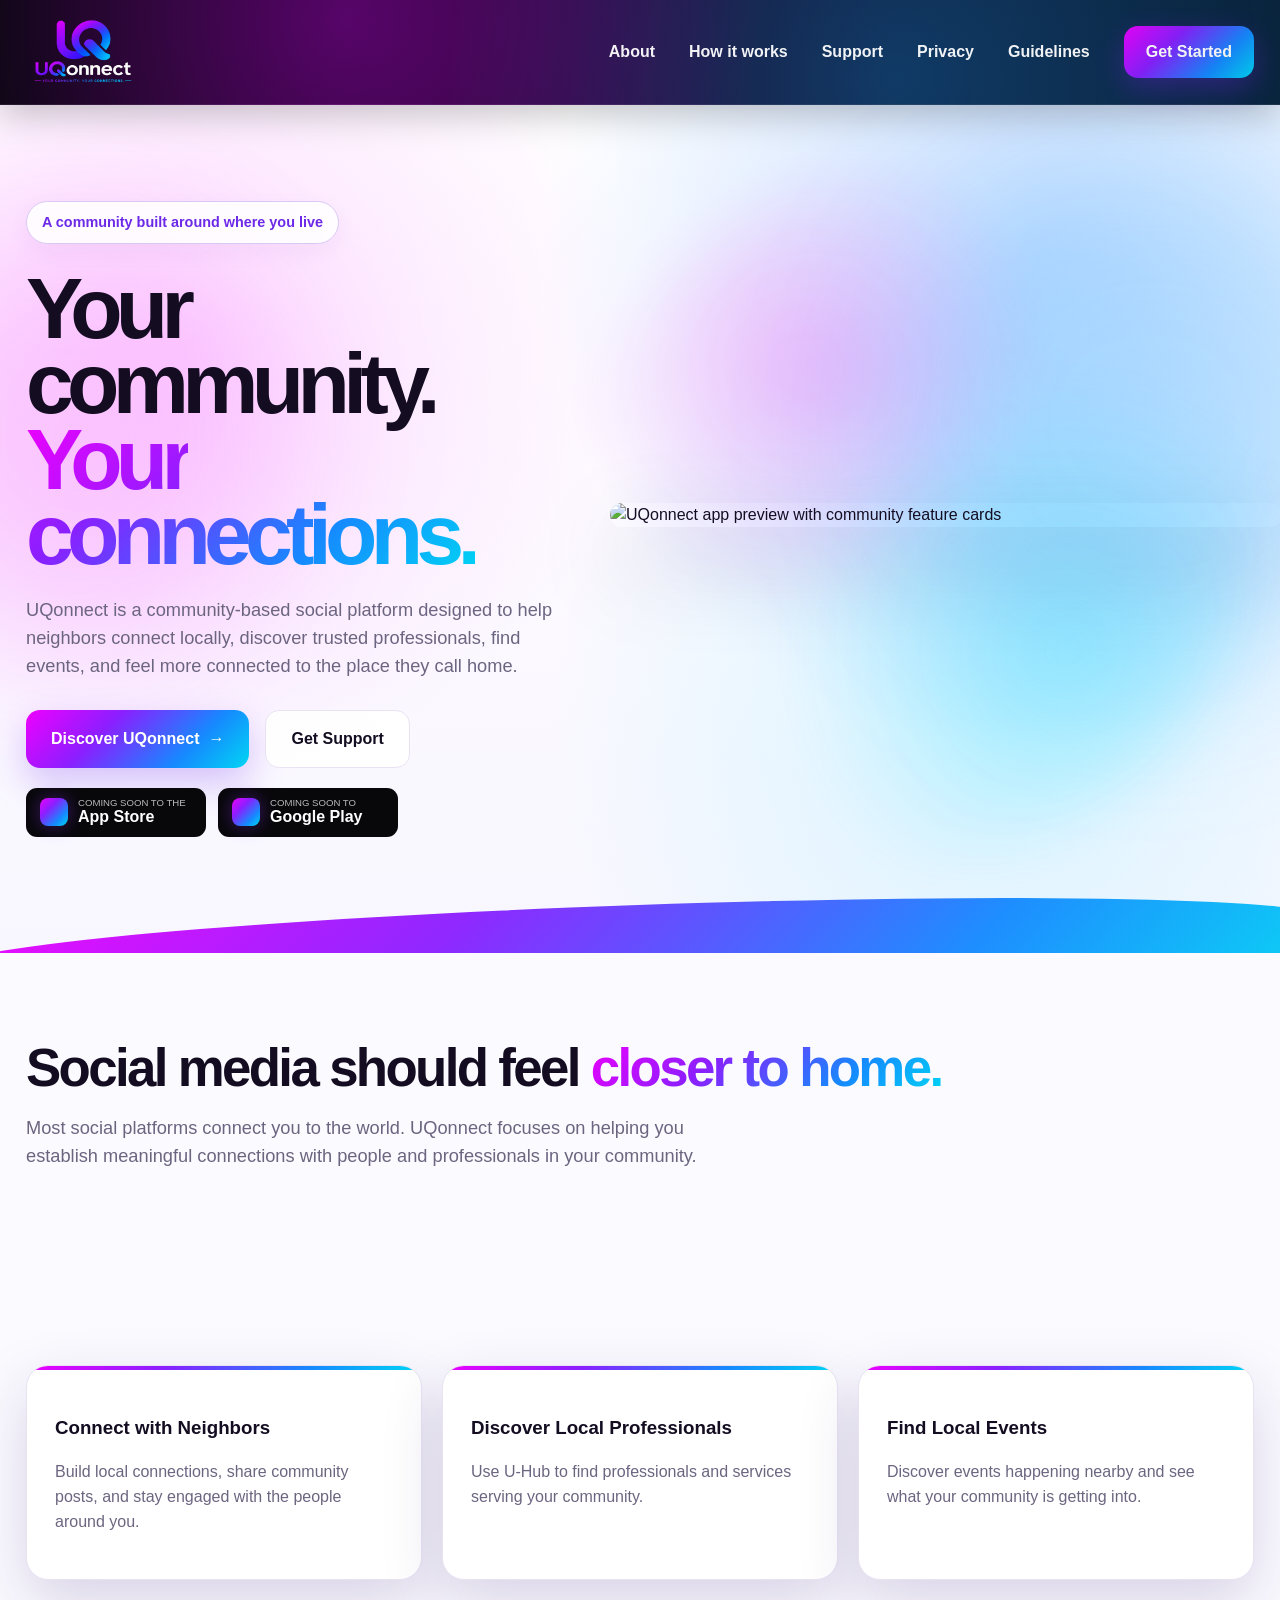
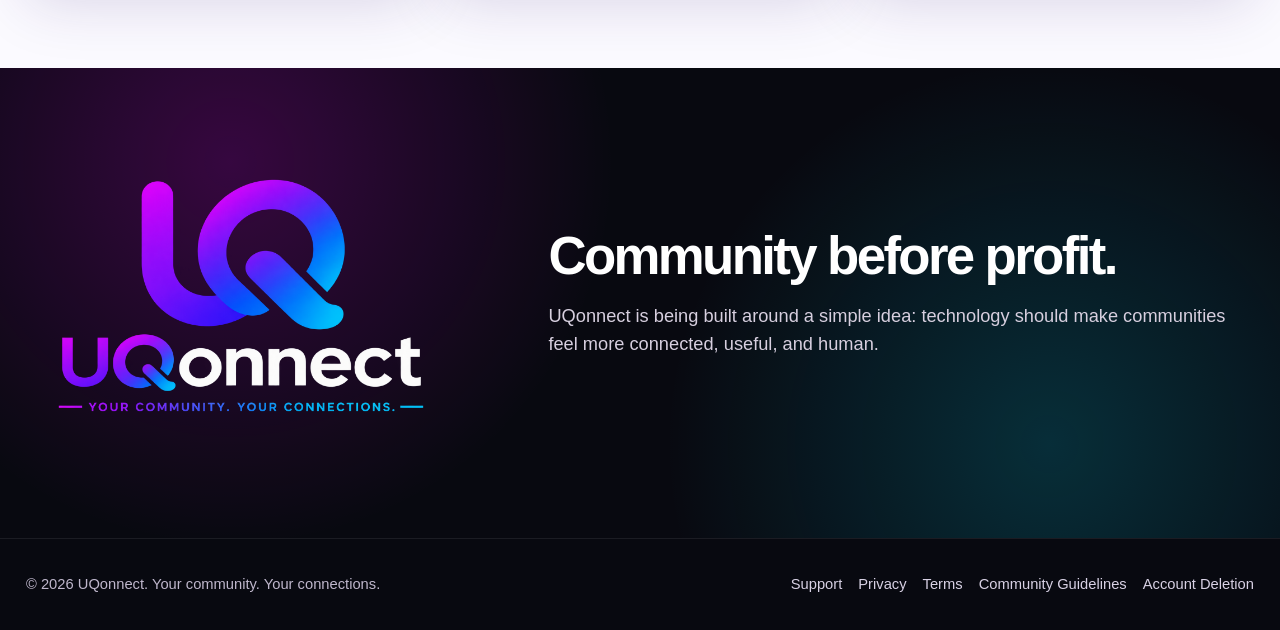
==== commit 800675c0: "Update Index and style" ====
--- a/index.html
+++ b/index.html
@@ -1,41 +1,130 @@
-<!doctype html><html lang="en"><head>
-<meta charset="utf-8"><meta name="viewport" content="width=device-width, initial-scale=1">
-<title>UQonnect | Your community. Your connections.</title><meta name="description" content="UQonnect — Your community. Your connections.">
-<link rel="stylesheet" href="style.css"></head><body><header><div class="wrap"><nav>
-<a class="brand-link" href="index.html" aria-label="UQonnect home"><img class="brand-logo" src="uqonnect_logo_dark.png" alt="UQonnect"></a>
-<div class="links">
-<a href="index.html#about">About</a><a href="index.html#features">How it works</a>
-<a href="support.html">Support</a><a href="privacy.html">Privacy</a>
-<a href="community-guidelines.html">Guidelines</a><a class="nav-cta" href="#download">Get Started</a>
-</div></nav></div></header>
+<!doctype html>
+<html lang="en">
+<head>
+  <meta charset="utf-8">
+  <meta name="viewport" content="width=device-width, initial-scale=1">
+  <title>UQonnect | Your community. Your connections.</title>
+  <meta name="description" content="UQonnect — Your community. Your connections.">
+  <link rel="stylesheet" href="style.css">
+</head>
+<body>
+<header>
+  <div class="wrap">
+    <nav>
+      <a class="brand-link" href="index.html" aria-label="UQonnect home">
+        <img class="brand-logo" src="uqonnect_logo_dark.png" alt="UQonnect">
+      </a>
+      <div class="links">
+        <a href="#about">About</a>
+        <a href="#features">How it works</a>
+        <a href="support.html">Support</a>
+        <a href="privacy.html">Privacy</a>
+        <a href="community-guidelines.html">Guidelines</a>
+        <a class="nav-cta" href="#about">Get Started</a>
+      </div>
+    </nav>
+  </div>
+</header>
+
 <main>
-<section class="hero"><div class="wrap hero-grid">
-<div>
-<span class="eyebrow">A community built around where you live</span>
-<h1>Your<br>community.<br><span class="gradient-text">Your<br>connections.</span></h1>
-<p class="lead">UQonnect is a community-based social platform designed to help neighbors connect locally, discover trusted professionals, find events, and feel more connected to the place they call home.</p>
-<div class="actions" id="download"><a class="button primary" href="#about">Discover UQonnect →</a><a class="button" href="support.html">Get Support</a></div>
-<div class="store-row">
-<a class="store-badge" href="#" aria-label="App Store coming soon"><span class="store-icon"></span><span><small>COMING SOON TO THE</small><strong>App Store</strong></span></a>
-<a class="store-badge" href="#" aria-label="Google Play coming soon"><span class="store-icon"></span><span><small>COMING SOON TO</small><strong>Google Play</strong></span></a>
-</div>
-</div>
-<div class="visual">
-<div class="glow"></div><div class="trail one"></div><div class="trail two"></div>
-<div class="phone"><div class="screen"><div class="dynamic-island"></div><img class="phone-logo" src="uqonnect_logo_dark.png" alt="UQonnect logo"><div class="phone-slogan">Stronger Communities Together</div></div></div>
-</div>
-</div></section>
+  <section class="hero">
+    <div class="hero-glow hero-glow-pink"></div>
+    <div class="hero-glow hero-glow-blue"></div>
 
-<section class="content" id="about"><div class="wrap"><h2>Social media should feel <span class="gradient-text">closer to home.</span></h2><p class="lead">Most social platforms connect you to the world. UQonnect focuses on helping you establish meaningful connections with people and professionals in your community.</p></div></section>
+    <div class="wrap hero-grid">
+      <div class="hero-copy">
+        <span class="eyebrow">A community built around where you live</span>
 
-<section class="content" id="features"><div class="wrap"><div class="grid">
-<div class="card"><h3>Connect with Neighbors</h3><p>Build local connections, share community posts, and stay engaged with the people around you.</p></div>
-<div class="card"><h3>Discover Local Professionals</h3><p>Use U-Hub to find professionals and services serving your community.</p></div>
-<div class="card"><h3>Find Local Events</h3><p>Discover events happening nearby and see what your community is getting into.</p></div>
-</div></div></section>
+        <h1>
+          Your<br>
+          community.<br>
+          <span class="gradient-text">Your<br>connections.</span>
+        </h1>
 
-<section class="content brand-band"><div class="wrap brand-band-grid"><div><img class="band-logo" src="uqonnect_logo_dark.png" alt="UQonnect logo"></div><div><h2>Community before profit.</h2><p class="lead">UQonnect is being built around a simple idea: technology should make communities feel more connected, useful, and human.</p></div></div></section>
-</main><footer><div class="wrap footerline">
-<div>© <span data-year></span> UQonnect. Your community. Your connections.</div>
-<div class="footerlinks"><a href="support.html">Support</a><a href="privacy.html">Privacy</a><a href="terms.html">Terms</a><a href="community-guidelines.html">Community Guidelines</a><a href="delete-account.html">Account Deletion</a></div>
-</div></footer><script src="script.js"></script></body></html>+        <p class="lead">
+          UQonnect is a community-based social platform designed to help
+          neighbors connect locally, discover trusted professionals, find events,
+          and feel more connected to the place they call home.
+        </p>
+
+        <div class="actions">
+          <a class="button primary" href="#about">Discover UQonnect <span>→</span></a>
+          <a class="button secondary" href="support.html">Get Support</a>
+        </div>
+
+        <div class="availability">
+          <div class="coming-badge">
+            <span class="app-dot"></span>
+            <span><small>COMING SOON TO THE</small><strong>App Store</strong></span>
+          </div>
+          <div class="coming-badge">
+            <span class="app-dot"></span>
+            <span><small>COMING SOON TO</small><strong>Google Play</strong></span>
+          </div>
+        </div>
+      </div>
+
+      <div class="hero-art-wrap" aria-label="UQonnect mobile app preview">
+        <div class="art-halo"></div>
+        <img class="hero-art" src="hero-visual.jpg" alt="UQonnect app preview with community feature cards">
+      </div>
+    </div>
+
+    <div class="hero-swoop"></div>
+  </section>
+
+  <section class="content" id="about">
+    <div class="wrap">
+      <h2>Social media should feel <span class="gradient-text">closer to home.</span></h2>
+      <p class="lead">
+        Most social platforms connect you to the world. UQonnect focuses on helping
+        you establish meaningful connections with people and professionals in your community.
+      </p>
+    </div>
+  </section>
+
+  <section class="content" id="features">
+    <div class="wrap">
+      <div class="grid">
+        <div class="card">
+          <h3>Connect with Neighbors</h3>
+          <p>Build local connections, share community posts, and stay engaged with the people around you.</p>
+        </div>
+        <div class="card">
+          <h3>Discover Local Professionals</h3>
+          <p>Use U-Hub to find professionals and services serving your community.</p>
+        </div>
+        <div class="card">
+          <h3>Find Local Events</h3>
+          <p>Discover events happening nearby and see what your community is getting into.</p>
+        </div>
+      </div>
+    </div>
+  </section>
+
+  <section class="content brand-band">
+    <div class="wrap brand-band-grid">
+      <div><img class="band-logo" src="uqonnect_logo_dark.png" alt="UQonnect logo"></div>
+      <div>
+        <h2>Community before profit.</h2>
+        <p class="lead">UQonnect is being built around a simple idea: technology should make communities feel more connected, useful, and human.</p>
+      </div>
+    </div>
+  </section>
+</main>
+
+<footer>
+  <div class="wrap footerline">
+    <div>© <span data-year></span> UQonnect. Your community. Your connections.</div>
+    <div class="footerlinks">
+      <a href="support.html">Support</a>
+      <a href="privacy.html">Privacy</a>
+      <a href="terms.html">Terms</a>
+      <a href="community-guidelines.html">Community Guidelines</a>
+      <a href="delete-account.html">Account Deletion</a>
+    </div>
+  </div>
+</footer>
+<script src="script.js"></script>
+</body>
+</html>
--- a/style.css
+++ b/style.css
@@ -1,157 +1,324 @@
 :root{
-  --bg:#fbfaff;--surface:#fff;--text:#171027;--muted:#6c6580;
-  --pink:#ef00ff;--purple:#8b1fff;--blue:#1689ff;--cyan:#00d6f3;
-  --nav:#07080e;--border:#e9e2f3;
-  --brand:linear-gradient(135deg,var(--pink) 0%,var(--purple) 34%,var(--blue) 73%,var(--cyan) 100%);
-  --shadow:0 20px 60px rgba(50,25,105,.16)
-}
-*{box-sizing:border-box}html{scroll-behavior:smooth}
-body{margin:0;font-family:Inter,ui-sans-serif,-apple-system,BlinkMacSystemFont,"Segoe UI",sans-serif;color:var(--text);background:var(--bg);line-height:1.55}
-a{color:inherit}.wrap{width:min(1180px,calc(100% - 36px));margin:0 auto}
+  --bg:#fbfaff;
+  --surface:#fff;
+  --text:#140d22;
+  --muted:#6c6580;
+  --pink:#ef00ff;
+  --purple:#8b1fff;
+  --blue:#1689ff;
+  --cyan:#00d6f3;
+  --nav:#07080e;
+  --border:#e9e2f3;
+  --brand:linear-gradient(135deg,var(--pink) 0%,var(--purple) 35%,var(--blue) 72%,var(--cyan) 100%);
+  --shadow:0 22px 60px rgba(50,25,105,.17);
+}
+
+*{box-sizing:border-box}
+html{scroll-behavior:smooth}
+body{
+  margin:0;
+  font-family:Inter,ui-sans-serif,-apple-system,BlinkMacSystemFont,"Segoe UI",sans-serif;
+  color:var(--text);
+  background:var(--bg);
+  line-height:1.55;
+}
+a{color:inherit}
+.wrap{width:min(1360px,calc(100% - 52px));margin:0 auto}
+
 header{
-  position:sticky;top:0;z-index:30;
+  position:sticky;
+  top:0;
+  z-index:40;
   background:
-    radial-gradient(circle at 28% 20%,rgba(148,24,255,.38),transparent 26rem),
-    radial-gradient(circle at 72% 80%,rgba(0,184,255,.28),transparent 25rem),
-    linear-gradient(90deg,#080810 0%,#15071f 48%,#071420 100%);
-  border-bottom:1px solid rgba(255,255,255,.08);box-shadow:0 8px 30px rgba(0,0,0,.18)
-}
-nav{min-height:86px;display:flex;align-items:center;justify-content:space-between;gap:24px}
-.brand-link{display:flex;align-items:center;text-decoration:none}.brand-logo{height:58px;width:auto;display:block}
-.links{display:flex;align-items:center;gap:28px}.links a{color:#fff;text-decoration:none;font-size:.96rem;font-weight:800;opacity:.92}
-.links a:hover{opacity:1;color:#c8e9ff}.nav-cta{padding:12px 18px;border-radius:12px;background:var(--brand);color:#fff!important;box-shadow:0 8px 24px rgba(116,36,255,.25)}
+    radial-gradient(circle at 27% 20%,rgba(220,0,255,.32),transparent 26rem),
+    radial-gradient(circle at 70% 75%,rgba(0,174,255,.26),transparent 28rem),
+    linear-gradient(90deg,#07070d 0%,#21072d 42%,#091f35 100%);
+  border-bottom:1px solid rgba(255,255,255,.08);
+  box-shadow:0 10px 34px rgba(0,0,0,.22);
+}
+nav{
+  min-height:104px;
+  display:flex;
+  align-items:center;
+  justify-content:space-between;
+  gap:28px;
+}
+.brand-link{display:flex;align-items:center;text-decoration:none}
+.brand-logo{height:76px;width:auto;display:block}
+.links{display:flex;align-items:center;gap:34px}
+.links a{
+  color:#fff;
+  text-decoration:none;
+  font-size:1rem;
+  font-weight:800;
+  opacity:.94;
+}
+.links a:hover{opacity:1;color:#c8efff}
+.nav-cta{
+  padding:14px 22px;
+  border-radius:14px;
+  background:var(--brand);
+  box-shadow:0 10px 30px rgba(128,30,255,.32);
+}
+
 .hero{
-  position:relative;overflow:hidden;padding:76px 0 86px;min-height:760px;
+  position:relative;
+  overflow:hidden;
+  min-height:820px;
+  padding:60px 0 88px;
   background:
-    radial-gradient(circle at 14% 20%,rgba(239,0,255,.15),transparent 28rem),
-    radial-gradient(circle at 80% 18%,rgba(22,137,255,.18),transparent 30rem),
-    radial-gradient(circle at 82% 70%,rgba(0,214,243,.12),transparent 27rem),
-    linear-gradient(180deg,#fff 0%,#fbf8ff 100%)
-}
-.hero::after{content:"";position:absolute;left:-5%;right:-5%;bottom:-72px;height:122px;background:var(--brand);border-radius:50% 50% 0 0/40% 40% 0 0;opacity:.92;transform:rotate(-1deg)}
-.hero-grid{position:relative;z-index:2;display:grid;grid-template-columns:1.02fr .98fr;align-items:center;gap:46px}
-.eyebrow{display:inline-flex;padding:8px 13px;border:1px solid #d9caf3;background:rgba(255,255,255,.88);border-radius:999px;color:#6c29e8;font-weight:850;font-size:.82rem}
-h1{margin:24px 0 22px;font-size:clamp(3.35rem,7vw,6.6rem);line-height:.91;letter-spacing:-.075em}
-.gradient-text{background:var(--brand);-webkit-background-clip:text;background-clip:text;color:transparent}
-.lead{max-width:670px;color:var(--muted);font-size:1.17rem}
-.actions{display:flex;flex-wrap:wrap;gap:14px;margin-top:28px}
-.button{display:inline-flex;align-items:center;justify-content:center;min-height:54px;padding:0 22px;border-radius:13px;text-decoration:none;font-weight:850;border:1px solid var(--border);background:#fff}
-.button.primary{color:#fff;border:0;background:var(--brand);box-shadow:0 14px 34px rgba(106,37,235,.24)}
-.store-row{display:flex;gap:12px;flex-wrap:wrap;margin-top:18px}
-.store-badge{display:inline-flex;align-items:center;gap:10px;padding:9px 14px;border-radius:10px;background:#08080a;color:#fff;text-decoration:none;min-width:170px}
-.store-badge small{display:block;font-size:.62rem;opacity:.78;line-height:1}.store-badge strong{display:block;font-size:1rem;line-height:1.15}
-.store-icon{width:24px;height:24px;border-radius:7px;background:var(--brand);flex:0 0 auto}
-.visual{position:relative;min-height:610px}.glow{position:absolute;width:530px;height:530px;right:-40px;top:40px;border-radius:50%;background:radial-gradient(circle at 30% 30%,rgba(239,0,255,.28),transparent 42%),radial-gradient(circle at 72% 74%,rgba(0,214,243,.30),transparent 46%);filter:blur(12px)}
-.trail{position:absolute;border:4px solid transparent;border-radius:50%;filter:drop-shadow(0 0 12px currentColor);opacity:.85}
-.trail.one{width:560px;height:260px;right:-85px;top:110px;border-top-color:#ff3ef5;border-right-color:#63e9ff;transform:rotate(-18deg)}
-.trail.two{width:520px;height:220px;right:-30px;bottom:28px;border-bottom-color:#7d48ff;border-left-color:#5de9ff;transform:rotate(18deg)}
-.phone{position:absolute;right:70px;top:34px;width:300px;height:610px;padding:10px;border-radius:52px;background:linear-gradient(150deg,#202333 0%,#7c43ff 48%,#2ae0ff 100%);box-shadow:0 34px 70px rgba(35,16,71,.30),0 0 0 2px rgba(255,255,255,.35) inset;transform:rotate(4deg)}
-.phone::before{content:"";position:absolute;inset:6px;border-radius:46px;border:1px solid rgba(255,255,255,.22);pointer-events:none}
-.screen{position:relative;width:100%;height:100%;overflow:hidden;border-radius:43px;background:radial-gradient(circle at 20% 10%,rgba(239,0,255,.28),transparent 18rem),radial-gradient(circle at 78% 82%,rgba(0,214,243,.28),transparent 20rem),linear-gradient(180deg,#100b1a 0%,#071522 100%);display:flex;align-items:center;justify-content:center;padding:26px}
-.dynamic-island{position:absolute;top:12px;left:50%;transform:translateX(-50%);width:108px;height:30px;border-radius:20px;background:#000}
-.phone-logo{width:90%;max-width:235px;height:auto}.phone-slogan{position:absolute;left:0;right:0;bottom:36px;text-align:center;color:#fff;font-weight:850;font-size:1rem;opacity:.94}
-.feature-chip{position:absolute;width:190px;padding:13px 16px;border-radius:16px;background:rgba(255,255,255,.78);border:1px solid rgba(255,255,255,.72);backdrop-filter:blur(12px);box-shadow:0 16px 35px rgba(57,31,103,.12);font-size:.88rem;font-weight:800}
-.feature-chip span{display:block;font-size:.72rem;font-weight:700;color:#7a728d}.chip1{left:0;top:120px}.chip2{left:-18px;top:235px}.chip3{left:4px;top:350px}.chip4{right:-14px;top:190px}.chip5{right:-4px;top:315px}
-section.content{padding:86px 0}
-h2{font-size:clamp(2rem,5vw,3.2rem);line-height:1.04;letter-spacing:-.05em;margin:0 0 16px}
-.grid{display:grid;grid-template-columns:repeat(3,1fr);gap:20px}.card{position:relative;overflow:hidden;background:#fff;border:1px solid var(--border);border-radius:22px;padding:28px;box-shadow:var(--shadow)}
-.card::before{content:"";position:absolute;inset:0 0 auto 0;height:4px;background:var(--brand)}.card p,.legal p,.legal li{color:var(--muted)}
-.brand-band{background:radial-gradient(circle at 18% 20%,rgba(239,0,255,.20),transparent 24rem),radial-gradient(circle at 82% 80%,rgba(0,214,243,.18),transparent 24rem),#080910;color:#fff}
-.brand-band .lead{color:#d7cfdf}.brand-band-grid{display:grid;grid-template-columns:.8fr 1.2fr;gap:52px;align-items:center}.band-logo{width:min(100%,430px)}
-.pagehead{padding:72px 0 38px;background:radial-gradient(circle at 12% 15%,rgba(239,0,255,.10),transparent 24rem),radial-gradient(circle at 82% 14%,rgba(22,137,255,.10),transparent 24rem)}
-.pagehead h1{font-size:clamp(2.5rem,6vw,4.4rem);margin-bottom:14px}.legal{max-width:820px;padding-bottom:90px}.legal h2{font-size:1.55rem;margin-top:36px}
-.notice{border-left:4px solid var(--purple);padding:16px 18px;background:#f2ebfc;border-radius:12px}
-footer{background:#080910;border-top:1px solid rgba(255,255,255,.08);color:#bfb7cc;padding:34px 0;font-size:.92rem}
-.footerline{display:flex;justify-content:space-between;align-items:center;gap:20px;flex-wrap:wrap}.footerlinks{display:flex;gap:16px;flex-wrap:wrap}.footerlinks a{color:#d8d1e4;text-decoration:none}
-@media(max-width:980px){.hero-grid,.brand-band-grid{grid-template-columns:1fr}.visual{min-height:650px;margin-top:8px}.phone{left:50%;right:auto;transform:translateX(-50%) rotate(3deg)}.chip1,.chip2,.chip3{left:4%}.chip4,.chip5{right:4%}}
-@media(max-width:760px){.links a:not(.nav-cta){display:none}.brand-logo{height:50px}.hero{padding-top:58px;min-height:auto}.visual{min-height:590px}.phone{width:270px;height:550px}.feature-chip{width:160px;font-size:.78rem}.chip1{top:90px}.chip2{top:200px}.chip3{top:310px}.chip4{top:150px}.chip5{top:270px}.grid{grid-template-columns:1fr}}
-
-/* --- UQonnect agreed hero refinement --- */
+    radial-gradient(circle at 15% 28%,rgba(246,97,255,.20),transparent 28rem),
+    radial-gradient(circle at 81% 18%,rgba(51,137,255,.28),transparent 31rem),
+    radial-gradient(circle at 78% 72%,rgba(36,220,255,.16),transparent 28rem),
+    linear-gradient(180deg,#fff 0%,#fdfaff 48%,#f8f7ff 100%);
+}
+.hero-glow{
+  position:absolute;
+  border-radius:50%;
+  filter:blur(80px);
+  pointer-events:none;
+}
+.hero-glow-pink{
+  width:420px;height:420px;
+  left:-130px;top:120px;
+  background:rgba(237,0,255,.15);
+}
+.hero-glow-blue{
+  width:520px;height:520px;
+  right:-130px;top:60px;
+  background:rgba(0,160,255,.18);
+}
+
 .hero-grid{
-  grid-template-columns:minmax(0,1.05fr) minmax(420px,.95fr);
-  gap:64px;
-}
-
-.visual{
-  position:relative;
-  min-height:620px;
-  display:flex;
+  position:relative;
+  z-index:2;
+  display:grid;
+  grid-template-columns:minmax(0,.88fr) minmax(620px,1.12fr);
+  align-items:center;
+  gap:28px;
+}
+
+.hero-copy{padding:28px 0 20px}
+.eyebrow{
+  display:inline-flex;
+  padding:9px 15px;
+  border:1px solid #d8c8f4;
+  background:rgba(255,255,255,.88);
+  border-radius:999px;
+  color:#6c29e8;
+  font-weight:850;
+  font-size:.9rem;
+  box-shadow:0 8px 22px rgba(92,36,166,.05);
+}
+h1{
+  margin:27px 0 23px;
+  font-size:clamp(4.25rem,6.7vw,7.3rem);
+  line-height:.88;
+  letter-spacing:-.078em;
+}
+.gradient-text{
+  background:var(--brand);
+  -webkit-background-clip:text;
+  background-clip:text;
+  color:transparent;
+}
+.lead{
+  max-width:690px;
+  color:var(--muted);
+  font-size:1.14rem;
+}
+.actions{
+  display:flex;
+  flex-wrap:wrap;
+  gap:16px;
+  margin-top:30px;
+}
+.button{
+  display:inline-flex;
   align-items:center;
   justify-content:center;
-}
-
-.glow{
-  width:520px;
-  height:520px;
-  right:auto;
-  left:50%;
-  top:50%;
-  transform:translate(-50%,-50%);
-}
-
-.trail.one{
-  width:510px;
-  height:255px;
-  right:auto;
-  left:50%;
-  top:155px;
-  transform:translateX(-50%) rotate(-18deg);
-}
-.trail.two{
-  width:480px;
-  height:220px;
-  right:auto;
-  left:50%;
-  bottom:70px;
-  transform:translateX(-50%) rotate(18deg);
-}
-
-.phone{
-  position:relative;
-  right:auto;
-  top:auto;
-  width:315px;
-  height:635px;
-  padding:9px;
-  border-radius:55px;
-  transform:rotate(2.5deg);
-  z-index:3;
-}
-
-.screen{
-  padding:32px 24px;
-}
-
-.phone-logo{
-  width:92%;
-  max-width:245px;
+  min-height:58px;
+  padding:0 25px;
+  border-radius:14px;
+  text-decoration:none;
+  font-weight:850;
+  border:1px solid var(--border);
+}
+.button.primary{
+  color:#fff;
+  border:0;
+  background:var(--brand);
+  box-shadow:0 15px 36px rgba(106,37,235,.26);
+}
+.button.primary span{margin-left:9px}
+.button.secondary{background:rgba(255,255,255,.90)}
+
+.availability{
+  display:flex;
+  flex-wrap:wrap;
+  gap:12px;
+  margin-top:20px;
+}
+.coming-badge{
+  display:flex;
+  align-items:center;
+  gap:10px;
+  min-width:180px;
+  padding:10px 14px;
+  border-radius:11px;
+  background:#08080a;
+  color:#fff;
+}
+.coming-badge small{
+  display:block;
+  font-size:.60rem;
+  opacity:.72;
+  line-height:1.05;
+}
+.coming-badge strong{
+  display:block;
+  font-size:1rem;
+  line-height:1.15;
+}
+.app-dot{
+  width:28px;height:28px;border-radius:8px;
+  background:var(--brand);
+  box-shadow:0 0 18px rgba(145,45,255,.38);
+  flex:0 0 auto;
+}
+
+.hero-art-wrap{
+  position:relative;
+  min-height:700px;
+  display:flex;
+  align-items:center;
+  justify-content:center;
+  overflow:visible;
+}
+.art-halo{
+  position:absolute;
+  width:680px;
+  height:680px;
+  border-radius:50%;
+  background:
+    radial-gradient(circle at 34% 28%,rgba(255,31,239,.30),transparent 34%),
+    radial-gradient(circle at 72% 70%,rgba(0,221,255,.32),transparent 40%);
+  filter:blur(30px);
+  opacity:.84;
+}
+.hero-art{
+  position:relative;
+  z-index:2;
+  width:min(100%,930px);
   height:auto;
-  object-fit:contain;
-}
-
-.phone-slogan{
-  bottom:38px;
-  padding:0 18px;
-  font-size:.98rem;
-}
-
-@media(max-width:980px){
-  .hero-grid{grid-template-columns:1fr;gap:26px}
-  .visual{min-height:650px}
-  .phone{
-    left:auto;
-    right:auto;
-    transform:rotate(2deg);
-  }
-}
-
-@media(max-width:760px){
-  nav{min-height:74px}
-  .brand-logo{height:48px}
-  .hero{padding-top:50px}
-  h1{font-size:clamp(3rem,16vw,5.2rem)}
-  .visual{min-height:575px}
-  .phone{width:270px;height:550px}
-  .trail.one{width:390px;height:210px;top:140px}
-  .trail.two{width:370px;height:190px;bottom:65px}
-}
+  display:block;
+  border-radius:34px;
+  box-shadow:0 36px 88px rgba(38,20,89,.21);
+  transform:translateX(28px);
+  mix-blend-mode:multiply;
+}
+
+.hero-swoop{
+  position:absolute;
+  left:-4%;
+  right:-4%;
+  bottom:-62px;
+  height:110px;
+  background:var(--brand);
+  border-radius:50% 50% 0 0/35% 35% 0 0;
+  transform:rotate(-2deg);
+  opacity:.96;
+}
+
+section.content{padding:88px 0}
+h2{
+  font-size:clamp(2rem,5vw,3.3rem);
+  line-height:1.04;
+  letter-spacing:-.05em;
+  margin:0 0 16px;
+}
+.grid{
+  display:grid;
+  grid-template-columns:repeat(3,1fr);
+  gap:20px;
+}
+.card{
+  position:relative;
+  overflow:hidden;
+  background:#fff;
+  border:1px solid var(--border);
+  border-radius:22px;
+  padding:28px;
+  box-shadow:var(--shadow);
+}
+.card::before{
+  content:"";
+  position:absolute;
+  inset:0 0 auto 0;
+  height:4px;
+  background:var(--brand);
+}
+.card p{color:var(--muted)}
+
+.brand-band{
+  background:
+    radial-gradient(circle at 18% 20%,rgba(239,0,255,.20),transparent 24rem),
+    radial-gradient(circle at 82% 80%,rgba(0,214,243,.18),transparent 24rem),
+    #080910;
+  color:#fff;
+}
+.brand-band .lead{color:#d7cfdf}
+.brand-band-grid{
+  display:grid;
+  grid-template-columns:.8fr 1.2fr;
+  gap:52px;
+  align-items:center;
+}
+.band-logo{width:min(100%,430px)}
+
+footer{
+  background:#080910;
+  border-top:1px solid rgba(255,255,255,.08);
+  color:#bfb7cc;
+  padding:34px 0;
+  font-size:.92rem;
+}
+.footerline{
+  display:flex;
+  justify-content:space-between;
+  align-items:center;
+  gap:20px;
+  flex-wrap:wrap;
+}
+.footerlinks{display:flex;gap:16px;flex-wrap:wrap}
+.footerlinks a{color:#d8d1e4;text-decoration:none}
+
+@media(max-width:1120px){
+  .links{gap:22px}
+  .hero-grid{grid-template-columns:1fr}
+  .hero-copy{max-width:780px}
+  .hero-art-wrap{min-height:auto;padding:24px 0 10px}
+  .hero-art{transform:none;width:min(100%,900px)}
+}
+
+@media(max-width:820px){
+  .wrap{width:min(100% - 30px,1360px)}
+  nav{min-height:82px}
+  .brand-logo{height:58px}
+  .links a:not(.nav-cta){display:none}
+  .hero{padding-top:42px;min-height:auto}
+  h1{font-size:clamp(3.4rem,16vw,5.6rem)}
+  .lead{font-size:1rem}
+  .hero-art{border-radius:22px}
+  .grid{grid-template-columns:1fr}
+  .brand-band-grid{grid-template-columns:1fr}
+}
+
+@media(max-width:560px){
+  .nav-cta{padding:11px 14px;font-size:.88rem}
+  .hero{padding-bottom:70px}
+  .actions{flex-direction:column;align-items:stretch}
+  .button{width:100%}
+  .availability{display:grid;grid-template-columns:1fr 1fr}
+  .coming-badge{min-width:0}
+}
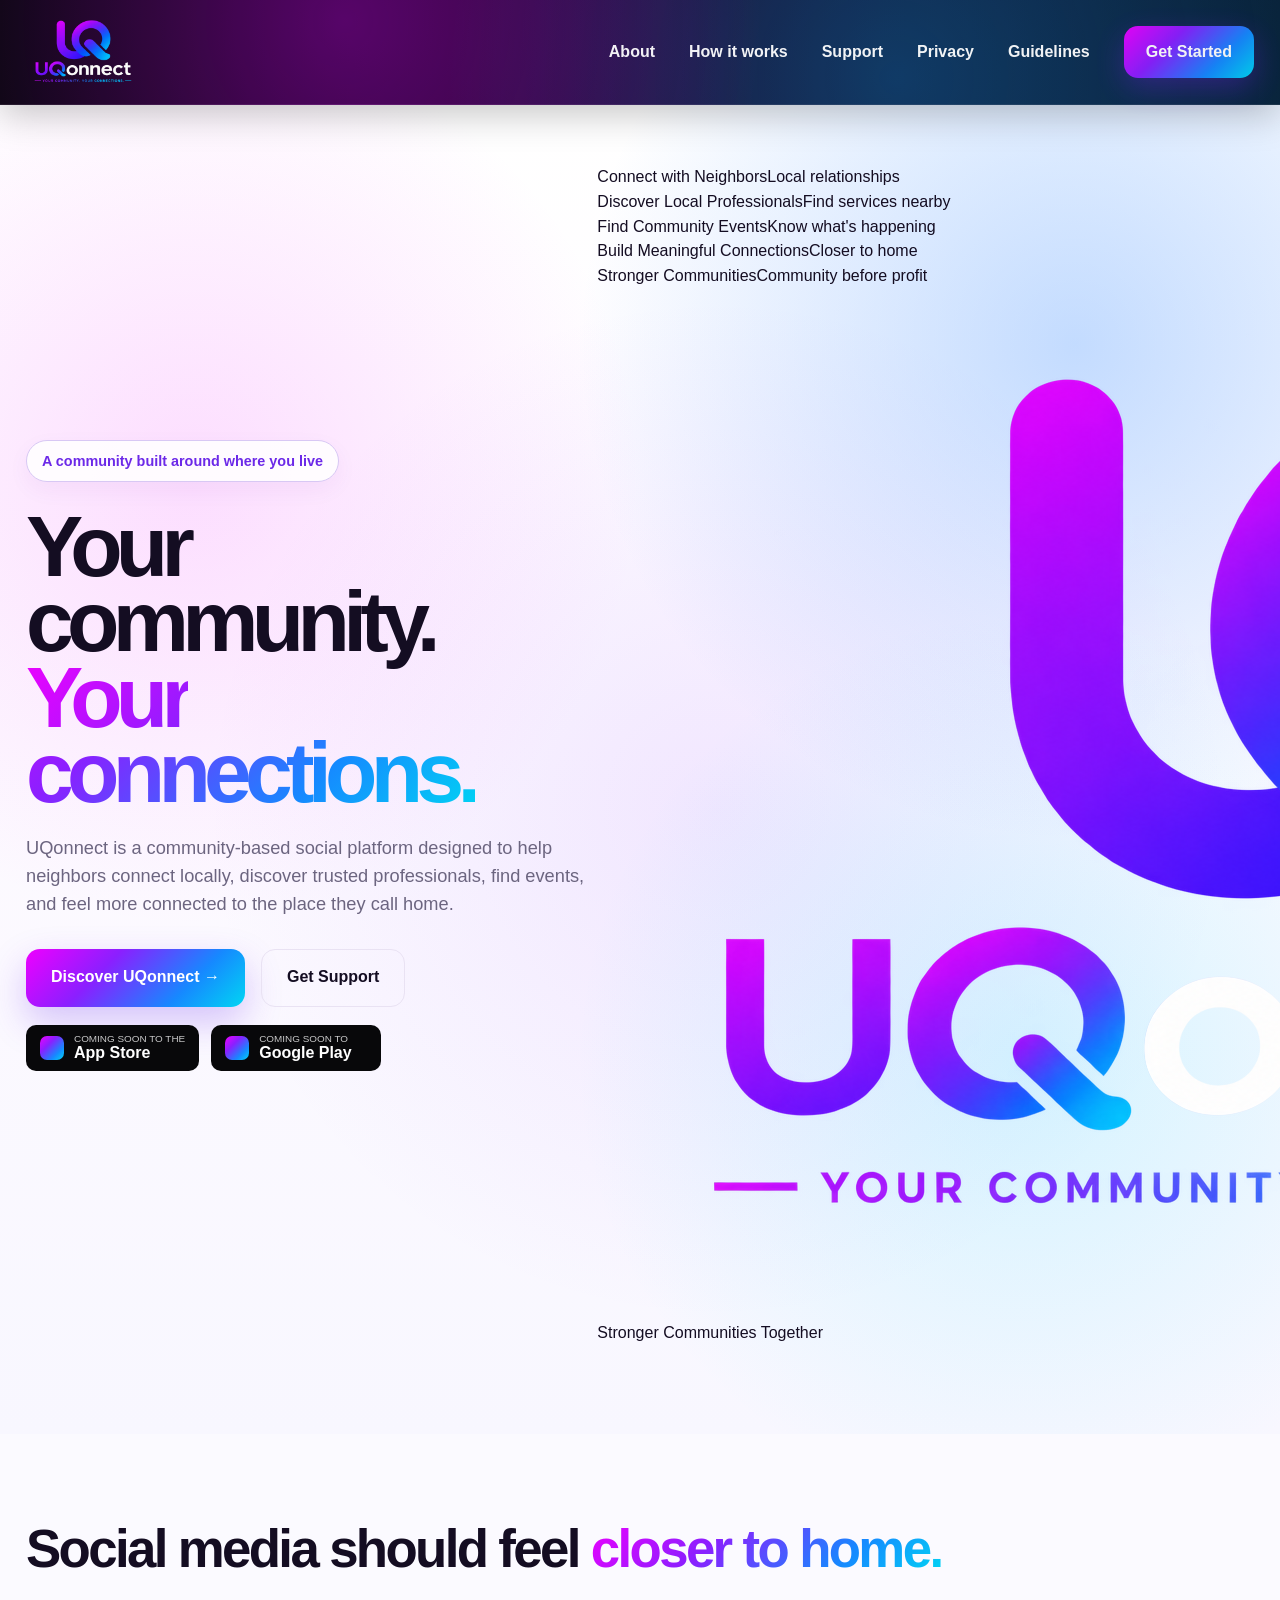
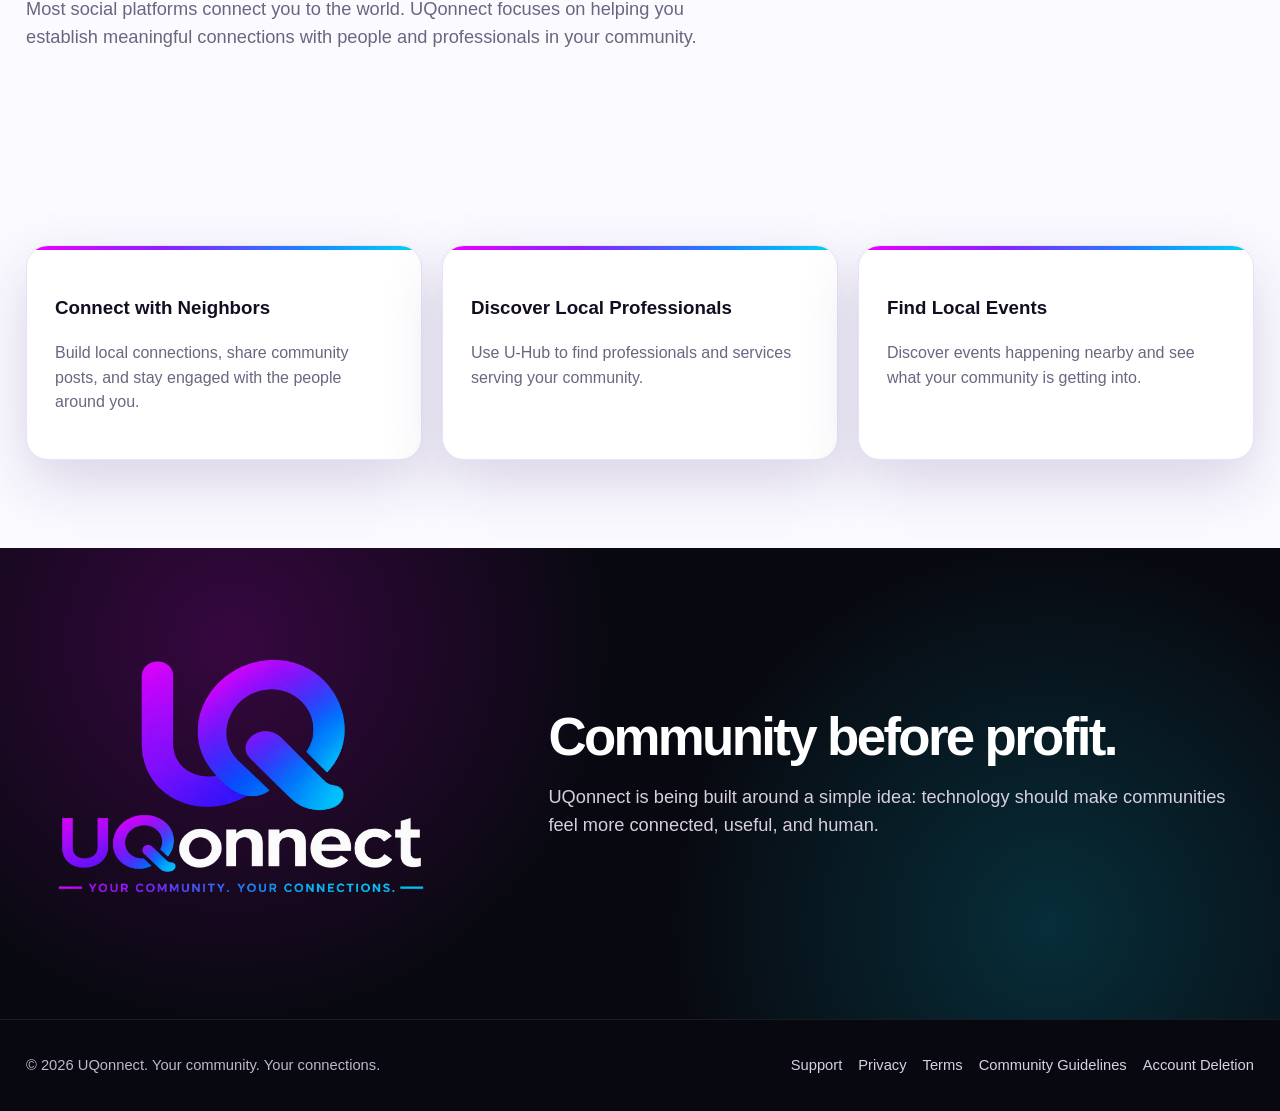
==== commit 7edc70ea: "updated index and style" ====
--- a/index.html
+++ b/index.html
@@ -1,130 +1,46 @@
-<!doctype html>
-<html lang="en">
-<head>
-  <meta charset="utf-8">
-  <meta name="viewport" content="width=device-width, initial-scale=1">
-  <title>UQonnect | Your community. Your connections.</title>
-  <meta name="description" content="UQonnect — Your community. Your connections.">
-  <link rel="stylesheet" href="style.css">
-</head>
-<body>
-<header>
-  <div class="wrap">
-    <nav>
-      <a class="brand-link" href="index.html" aria-label="UQonnect home">
-        <img class="brand-logo" src="uqonnect_logo_dark.png" alt="UQonnect">
-      </a>
-      <div class="links">
-        <a href="#about">About</a>
-        <a href="#features">How it works</a>
-        <a href="support.html">Support</a>
-        <a href="privacy.html">Privacy</a>
-        <a href="community-guidelines.html">Guidelines</a>
-        <a class="nav-cta" href="#about">Get Started</a>
-      </div>
-    </nav>
-  </div>
-</header>
+<!doctype html><html lang="en"><head>
+<meta charset="utf-8"><meta name="viewport" content="width=device-width, initial-scale=1">
+<title>UQonnect | Your community. Your connections.</title><meta name="description" content="UQonnect — Your community. Your connections.">
+<link rel="stylesheet" href="style.css"></head><body><header><div class="wrap"><nav>
+<a class="brand-link" href="index.html" aria-label="UQonnect home"><img class="brand-logo" src="uqonnect_logo_dark.png" alt="UQonnect"></a>
+<div class="links">
+<a href="index.html#about">About</a><a href="index.html#features">How it works</a>
+<a href="support.html">Support</a><a href="privacy.html">Privacy</a>
+<a href="community-guidelines.html">Guidelines</a><a class="nav-cta" href="#download">Get Started</a>
+</div></nav></div></header>
+<main>
+<section class="hero"><div class="wrap hero-grid">
+<div>
+<span class="eyebrow">A community built around where you live</span>
+<h1>Your<br>community.<br><span class="gradient-text">Your<br>connections.</span></h1>
+<p class="lead">UQonnect is a community-based social platform designed to help neighbors connect locally, discover trusted professionals, find events, and feel more connected to the place they call home.</p>
+<div class="actions" id="download"><a class="button primary" href="#about">Discover UQonnect →</a><a class="button" href="support.html">Get Support</a></div>
+<div class="store-row">
+<a class="store-badge" href="#" aria-label="App Store coming soon"><span class="store-icon"></span><span><small>COMING SOON TO THE</small><strong>App Store</strong></span></a>
+<a class="store-badge" href="#" aria-label="Google Play coming soon"><span class="store-icon"></span><span><small>COMING SOON TO</small><strong>Google Play</strong></span></a>
+</div>
+</div>
+<div class="visual">
+<div class="glow"></div><div class="trail one"></div><div class="trail two"></div>
+<div class="feature-chip chip1">Connect with Neighbors<span>Local relationships</span></div>
+<div class="feature-chip chip2">Discover Local Professionals<span>Find services nearby</span></div>
+<div class="feature-chip chip3">Find Community Events<span>Know what's happening</span></div>
+<div class="feature-chip chip4">Build Meaningful Connections<span>Closer to home</span></div>
+<div class="feature-chip chip5">Stronger Communities<span>Community before profit</span></div>
+<div class="phone"><div class="screen"><div class="dynamic-island"></div><img class="phone-logo" src="uqonnect_logo_dark.png" alt="UQonnect logo"><div class="phone-slogan">Stronger Communities Together</div></div></div>
+</div>
+</div></section>
 
-<main>
-  <section class="hero">
-    <div class="hero-glow hero-glow-pink"></div>
-    <div class="hero-glow hero-glow-blue"></div>
+<section class="content" id="about"><div class="wrap"><h2>Social media should feel <span class="gradient-text">closer to home.</span></h2><p class="lead">Most social platforms connect you to the world. UQonnect focuses on helping you establish meaningful connections with people and professionals in your community.</p></div></section>
 
-    <div class="wrap hero-grid">
-      <div class="hero-copy">
-        <span class="eyebrow">A community built around where you live</span>
+<section class="content" id="features"><div class="wrap"><div class="grid">
+<div class="card"><h3>Connect with Neighbors</h3><p>Build local connections, share community posts, and stay engaged with the people around you.</p></div>
+<div class="card"><h3>Discover Local Professionals</h3><p>Use U-Hub to find professionals and services serving your community.</p></div>
+<div class="card"><h3>Find Local Events</h3><p>Discover events happening nearby and see what your community is getting into.</p></div>
+</div></div></section>
 
-        <h1>
-          Your<br>
-          community.<br>
-          <span class="gradient-text">Your<br>connections.</span>
-        </h1>
-
-        <p class="lead">
-          UQonnect is a community-based social platform designed to help
-          neighbors connect locally, discover trusted professionals, find events,
-          and feel more connected to the place they call home.
-        </p>
-
-        <div class="actions">
-          <a class="button primary" href="#about">Discover UQonnect <span>→</span></a>
-          <a class="button secondary" href="support.html">Get Support</a>
-        </div>
-
-        <div class="availability">
-          <div class="coming-badge">
-            <span class="app-dot"></span>
-            <span><small>COMING SOON TO THE</small><strong>App Store</strong></span>
-          </div>
-          <div class="coming-badge">
-            <span class="app-dot"></span>
-            <span><small>COMING SOON TO</small><strong>Google Play</strong></span>
-          </div>
-        </div>
-      </div>
-
-      <div class="hero-art-wrap" aria-label="UQonnect mobile app preview">
-        <div class="art-halo"></div>
-        <img class="hero-art" src="hero-visual.jpg" alt="UQonnect app preview with community feature cards">
-      </div>
-    </div>
-
-    <div class="hero-swoop"></div>
-  </section>
-
-  <section class="content" id="about">
-    <div class="wrap">
-      <h2>Social media should feel <span class="gradient-text">closer to home.</span></h2>
-      <p class="lead">
-        Most social platforms connect you to the world. UQonnect focuses on helping
-        you establish meaningful connections with people and professionals in your community.
-      </p>
-    </div>
-  </section>
-
-  <section class="content" id="features">
-    <div class="wrap">
-      <div class="grid">
-        <div class="card">
-          <h3>Connect with Neighbors</h3>
-          <p>Build local connections, share community posts, and stay engaged with the people around you.</p>
-        </div>
-        <div class="card">
-          <h3>Discover Local Professionals</h3>
-          <p>Use U-Hub to find professionals and services serving your community.</p>
-        </div>
-        <div class="card">
-          <h3>Find Local Events</h3>
-          <p>Discover events happening nearby and see what your community is getting into.</p>
-        </div>
-      </div>
-    </div>
-  </section>
-
-  <section class="content brand-band">
-    <div class="wrap brand-band-grid">
-      <div><img class="band-logo" src="uqonnect_logo_dark.png" alt="UQonnect logo"></div>
-      <div>
-        <h2>Community before profit.</h2>
-        <p class="lead">UQonnect is being built around a simple idea: technology should make communities feel more connected, useful, and human.</p>
-      </div>
-    </div>
-  </section>
-</main>
-
-<footer>
-  <div class="wrap footerline">
-    <div>© <span data-year></span> UQonnect. Your community. Your connections.</div>
-    <div class="footerlinks">
-      <a href="support.html">Support</a>
-      <a href="privacy.html">Privacy</a>
-      <a href="terms.html">Terms</a>
-      <a href="community-guidelines.html">Community Guidelines</a>
-      <a href="delete-account.html">Account Deletion</a>
-    </div>
-  </div>
-</footer>
-<script src="script.js"></script>
-</body>
-</html>
+<section class="content brand-band"><div class="wrap brand-band-grid"><div><img class="band-logo" src="uqonnect_logo_dark.png" alt="UQonnect logo"></div><div><h2>Community before profit.</h2><p class="lead">UQonnect is being built around a simple idea: technology should make communities feel more connected, useful, and human.</p></div></div></section>
+</main><footer><div class="wrap footerline">
+<div>© <span data-year></span> UQonnect. Your community. Your connections.</div>
+<div class="footerlinks"><a href="support.html">Support</a><a href="privacy.html">Privacy</a><a href="terms.html">Terms</a><a href="community-guidelines.html">Community Guidelines</a><a href="delete-account.html">Account Deletion</a></div>
+</div></footer><script src="script.js"></script></body></html>
--- a/style.css
+++ b/style.css
@@ -68,8 +68,9 @@
   padding:60px 0 88px;
   background:
     radial-gradient(circle at 15% 28%,rgba(246,97,255,.20),transparent 28rem),
-    radial-gradient(circle at 81% 18%,rgba(51,137,255,.28),transparent 31rem),
-    radial-gradient(circle at 78% 72%,rgba(36,220,255,.16),transparent 28rem),
+    radial-gradient(circle at 84% 18%,rgba(51,137,255,.29),transparent 31rem),
+    radial-gradient(circle at 80% 72%,rgba(36,220,255,.18),transparent 28rem),
+    radial-gradient(circle at 56% 53%,rgba(137,59,255,.10),transparent 32rem),
     linear-gradient(180deg,#fff 0%,#fdfaff 48%,#f8f7ff 100%);
 }
 .hero-glow{
@@ -84,8 +85,8 @@
   background:rgba(237,0,255,.15);
 }
 .hero-glow-blue{
-  width:520px;height:520px;
-  right:-130px;top:60px;
+  width:540px;height:540px;
+  right:-140px;top:50px;
   background:rgba(0,160,255,.18);
 }
 
@@ -93,9 +94,9 @@
   position:relative;
   z-index:2;
   display:grid;
-  grid-template-columns:minmax(0,.88fr) minmax(620px,1.12fr);
-  align-items:center;
-  gap:28px;
+  grid-template-columns:minmax(0,.90fr) minmax(620px,1.10fr);
+  align-items:center;
+  gap:18px;
 }
 
 .hero-copy{padding:28px 0 20px}
@@ -187,6 +188,10 @@
   flex:0 0 auto;
 }
 
+/* FIXED HERO ART:
+   The old rectangular JPEG is hidden.
+   The transparent PNG is rendered as a background layer so it blends
+   directly into the page with no visible rectangle or hard edge. */
 .hero-art-wrap{
   position:relative;
   min-height:700px;
@@ -194,28 +199,42 @@
   align-items:center;
   justify-content:center;
   overflow:visible;
-}
-.art-halo{
+  isolation:isolate;
+  width:100%;
+  max-width:760px;
+  margin-inline:auto;
+}
+.hero-art-wrap::before{
+  content:"";
   position:absolute;
-  width:680px;
-  height:680px;
+  z-index:2;
+  inset:0;
+  background:url("hero-visual.png") center center / contain no-repeat;
+  filter:drop-shadow(0 28px 48px rgba(42,18,92,.18));
+  pointer-events:none;
+}
+.hero-art-wrap::after{
+  content:"";
+  position:absolute;
+  z-index:1;
+  width:88%;
+  height:84%;
   border-radius:50%;
   background:
-    radial-gradient(circle at 34% 28%,rgba(255,31,239,.30),transparent 34%),
-    radial-gradient(circle at 72% 70%,rgba(0,221,255,.32),transparent 40%);
-  filter:blur(30px);
-  opacity:.84;
-}
+    radial-gradient(circle at 38% 38%,rgba(239,0,255,.16),transparent 42%),
+    radial-gradient(circle at 68% 62%,rgba(0,214,243,.19),transparent 46%);
+  filter:blur(34px);
+  pointer-events:none;
+}
+
+/* Existing img remains in HTML but is intentionally hidden.
+   This avoids needing any index.html changes. */
 .hero-art{
-  position:relative;
-  z-index:2;
-  width:min(100%,930px);
-  height:auto;
-  display:block;
-  border-radius:34px;
-  box-shadow:0 36px 88px rgba(38,20,89,.21);
-  transform:translateX(28px);
-  mix-blend-mode:multiply;
+  display:none !important;
+}
+
+.art-halo{
+  display:none;
 }
 
 .hero-swoop{
@@ -297,8 +316,14 @@
   .links{gap:22px}
   .hero-grid{grid-template-columns:1fr}
   .hero-copy{max-width:780px}
-  .hero-art-wrap{min-height:auto;padding:24px 0 10px}
-  .hero-art{transform:none;width:min(100%,900px)}
+  .hero-art-wrap{
+    min-height:680px;
+    margin-top:0;
+  }
+  .hero-art-wrap::before{
+    inset:0;
+    background-size:contain;
+  }
 }
 
 @media(max-width:820px){
@@ -309,7 +334,8 @@
   .hero{padding-top:42px;min-height:auto}
   h1{font-size:clamp(3.4rem,16vw,5.6rem)}
   .lead{font-size:1rem}
-  .hero-art{border-radius:22px}
+  .hero-art-wrap{min-height:560px}
+  .hero-art-wrap::before{inset:0;background-size:contain}
   .grid{grid-template-columns:1fr}
   .brand-band-grid{grid-template-columns:1fr}
 }
@@ -321,4 +347,241 @@
   .button{width:100%}
   .availability{display:grid;grid-template-columns:1fr 1fr}
   .coming-badge{min-width:0}
-}
+  .hero-art-wrap{min-height:470px}
+  .hero-art-wrap::before{inset:0;background-size:contain}
+}
+
+
+/* Compatibility for the currently deployed index.html */
+.store-row{
+  display:flex;
+  gap:12px;
+  flex-wrap:wrap;
+  margin-top:18px;
+}
+.store-badge{
+  display:inline-flex;
+  align-items:center;
+  gap:10px;
+  padding:9px 14px;
+  border-radius:10px;
+  background:#08080a;
+  color:#fff;
+  text-decoration:none;
+  min-width:170px;
+}
+.store-badge small{
+  display:block;
+  font-size:.62rem;
+  opacity:.78;
+  line-height:1;
+}
+.store-badge strong{
+  display:block;
+  font-size:1rem;
+  line-height:1.15;
+}
+.store-icon{
+  width:24px;
+  height:24px;
+  border-radius:7px;
+  background:var(--brand);
+  flex:0 0 auto;
+}
+
+
+/* Final hero-art sizing/blending correction */
+.hero{
+  overflow:hidden;
+}
+.hero-grid{
+  grid-template-columns:minmax(0,.94fr) minmax(520px,1.06fr);
+  gap:10px;
+}
+.hero-art-wrap{
+  width:100%;
+  max-width:820px;
+  min-height:660px;
+  margin:0 auto;
+  overflow:visible;
+}
+.hero-art-wrap::before{
+  inset:0 -6% 0 -6%;
+  background-image:url("hero-visual-fixed.png");
+  background-size:contain;
+  background-position:center center;
+  background-repeat:no-repeat;
+  filter:drop-shadow(0 24px 40px rgba(42,18,92,.16));
+}
+.hero-art-wrap::after{
+  width:78%;
+  height:76%;
+  opacity:.72;
+}
+
+@media(max-width:1120px){
+  .hero-grid{grid-template-columns:1fr}
+  .hero-art-wrap{max-width:760px;min-height:650px}
+  .hero-art-wrap::before{inset:2% 3%}
+}
+@media(max-width:820px){
+  .hero-art-wrap{max-width:680px;min-height:560px}
+  .hero-art-wrap::before{inset:3% 4%}
+}
+@media(max-width:560px){
+  .hero-art-wrap{min-height:440px}
+  .hero-art-wrap::before{inset:5% 6%}
+}
+
+
+/* Larger desktop UQonnect hero artwork */
+@media(min-width:1121px){
+  .hero-grid{
+    grid-template-columns:minmax(0,.86fr) minmax(650px,1.14fr);
+    gap:0;
+  }
+
+  .hero-art-wrap{
+    width:100%;
+    max-width:940px;
+    min-height:700px;
+    margin-left:-20px;
+    margin-right:-35px;
+  }
+
+  .hero-art-wrap::before{
+    inset:-7% -12% -7% -10%;
+    background-image:url("hero-visual-fixed.png");
+    background-size:contain;
+    background-position:center center;
+    background-repeat:no-repeat;
+  }
+}
+
+
+/* FORCE THE CORRECT HERO ASSET
+   Uses hero-visual-fixed.png directly, replacing the older hero image
+   referenced in index.html without requiring an HTML edit. */
+.hero-art-wrap::before,
+.hero-art-wrap::after{
+  display:none !important;
+}
+
+.hero-art-wrap{
+  width:100%;
+  max-width:900px;
+  min-height:0;
+  margin:0 auto;
+  overflow:visible;
+  display:flex;
+  align-items:center;
+  justify-content:center;
+}
+
+.hero-art{
+  display:block !important;
+  content:url("hero-visual-fixed.png");
+  width:100%;
+  max-width:900px;
+  height:auto;
+  object-fit:contain;
+  transform:none;
+  border-radius:0;
+  box-shadow:none;
+  mix-blend-mode:normal;
+  filter:drop-shadow(0 24px 42px rgba(42,18,92,.16));
+}
+
+@media(min-width:1121px){
+  .hero-grid{
+    grid-template-columns:minmax(0,.90fr) minmax(620px,1.10fr);
+    gap:18px;
+  }
+
+  .hero-art-wrap{
+    max-width:900px;
+    margin-left:0;
+    margin-right:0;
+  }
+
+  .hero-art{
+    max-width:900px;
+  }
+}
+
+@media(max-width:1120px){
+  .hero-art-wrap,
+  .hero-art{
+    max-width:780px;
+  }
+}
+
+@media(max-width:820px){
+  .hero-art-wrap,
+  .hero-art{
+    max-width:680px;
+  }
+}
+
+
+/* =========================================================
+   DEFINITIVE HERO FIX — direct image only, no pseudo layers
+   ========================================================= */
+.hero-art-wrap::before,
+.hero-art-wrap::after,
+.art-halo{
+  display:none !important;
+  content:none !important;
+}
+
+.hero-art-wrap{
+  position:relative;
+  width:100%;
+  max-width:none;
+  min-height:0;
+  margin:0;
+  display:flex;
+  align-items:center;
+  justify-content:center;
+  overflow:visible;
+}
+
+.hero-art{
+  display:block !important;
+  width:min(100%, 860px) !important;
+  max-width:860px !important;
+  height:auto !important;
+  object-fit:contain !important;
+  object-position:center !important;
+  transform:none !important;
+  border-radius:0 !important;
+  box-shadow:none !important;
+  mix-blend-mode:normal !important;
+  filter:drop-shadow(0 24px 42px rgba(42,18,92,.16));
+}
+
+@media(min-width:1121px){
+  .hero-grid{
+    grid-template-columns:minmax(0,.92fr) minmax(560px,1.08fr);
+    gap:12px;
+  }
+
+  .hero-art{
+    width:860px !important;
+    max-width:860px !important;
+  }
+}
+
+@media(max-width:1120px){
+  .hero-art{
+    width:min(100%,760px) !important;
+    max-width:760px !important;
+  }
+}
+
+@media(max-width:820px){
+  .hero-art{
+    width:min(100%,640px) !important;
+    max-width:640px !important;
+  }
+}
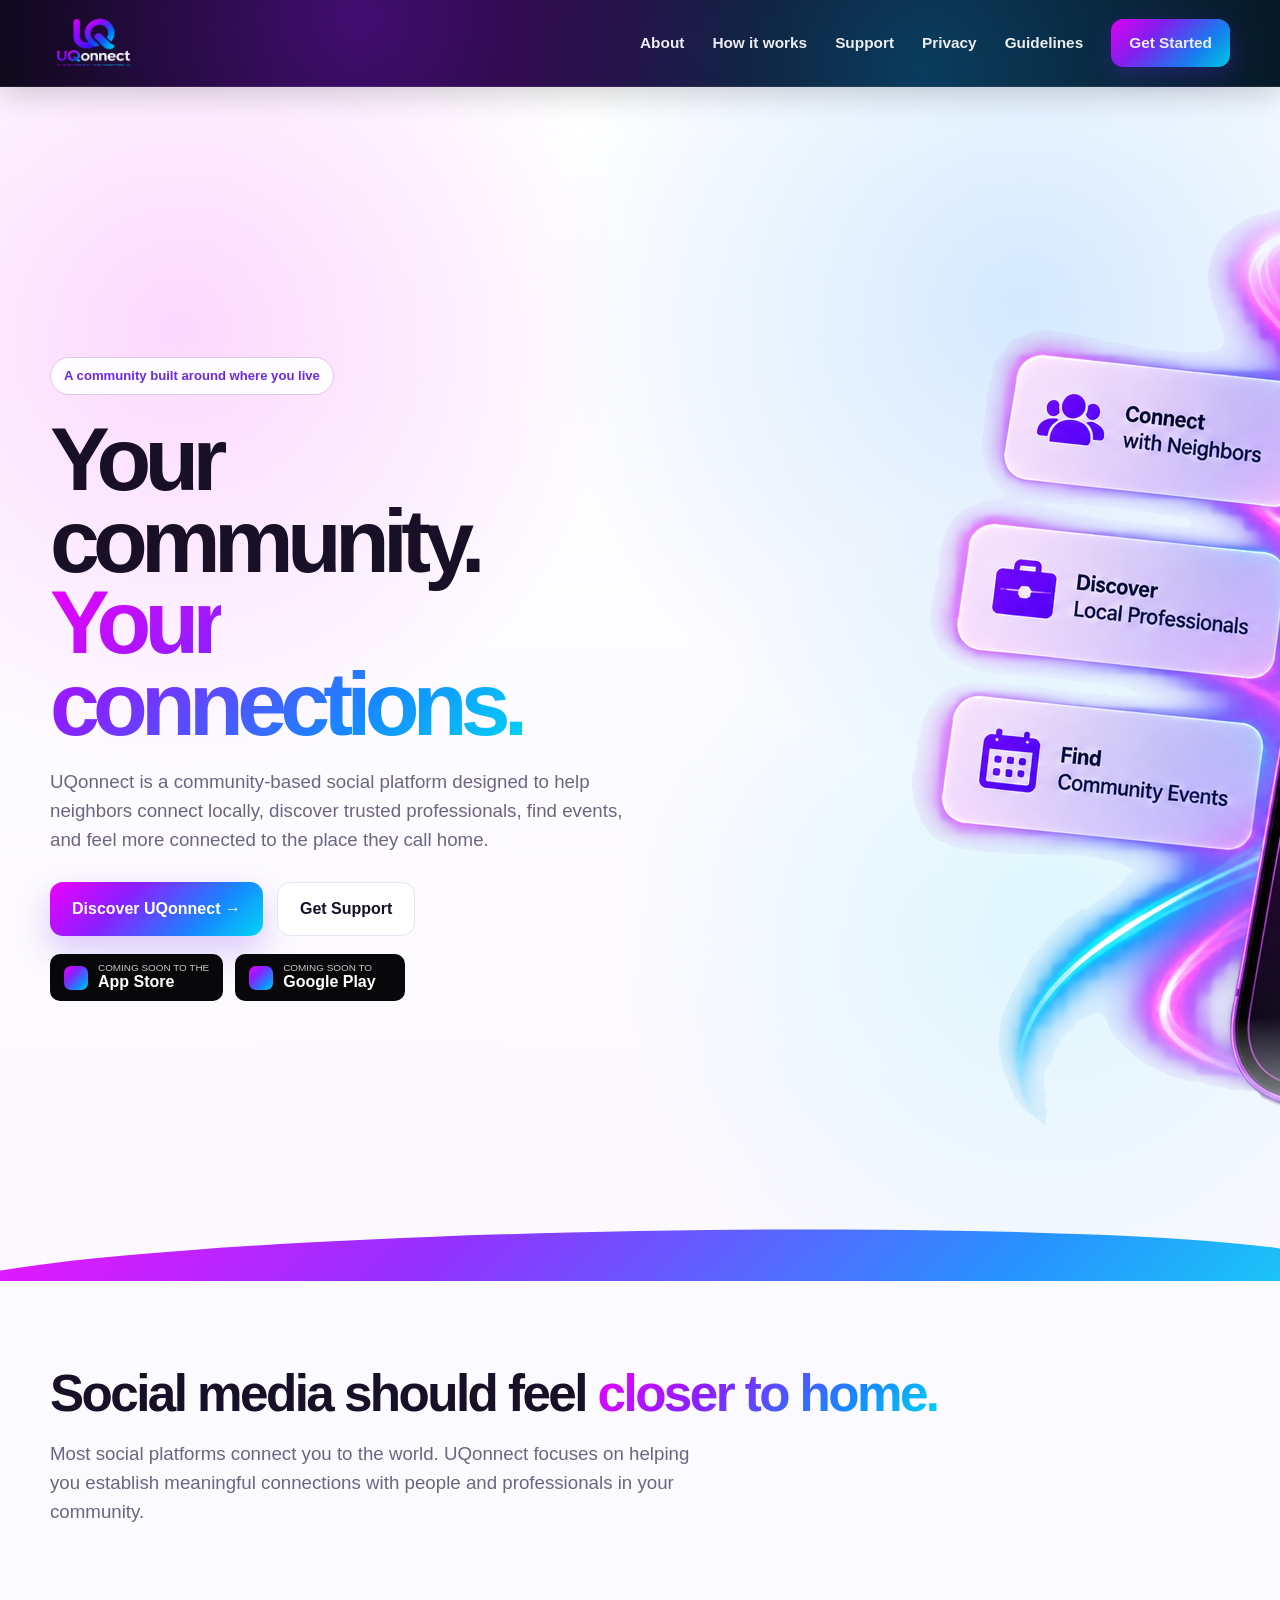
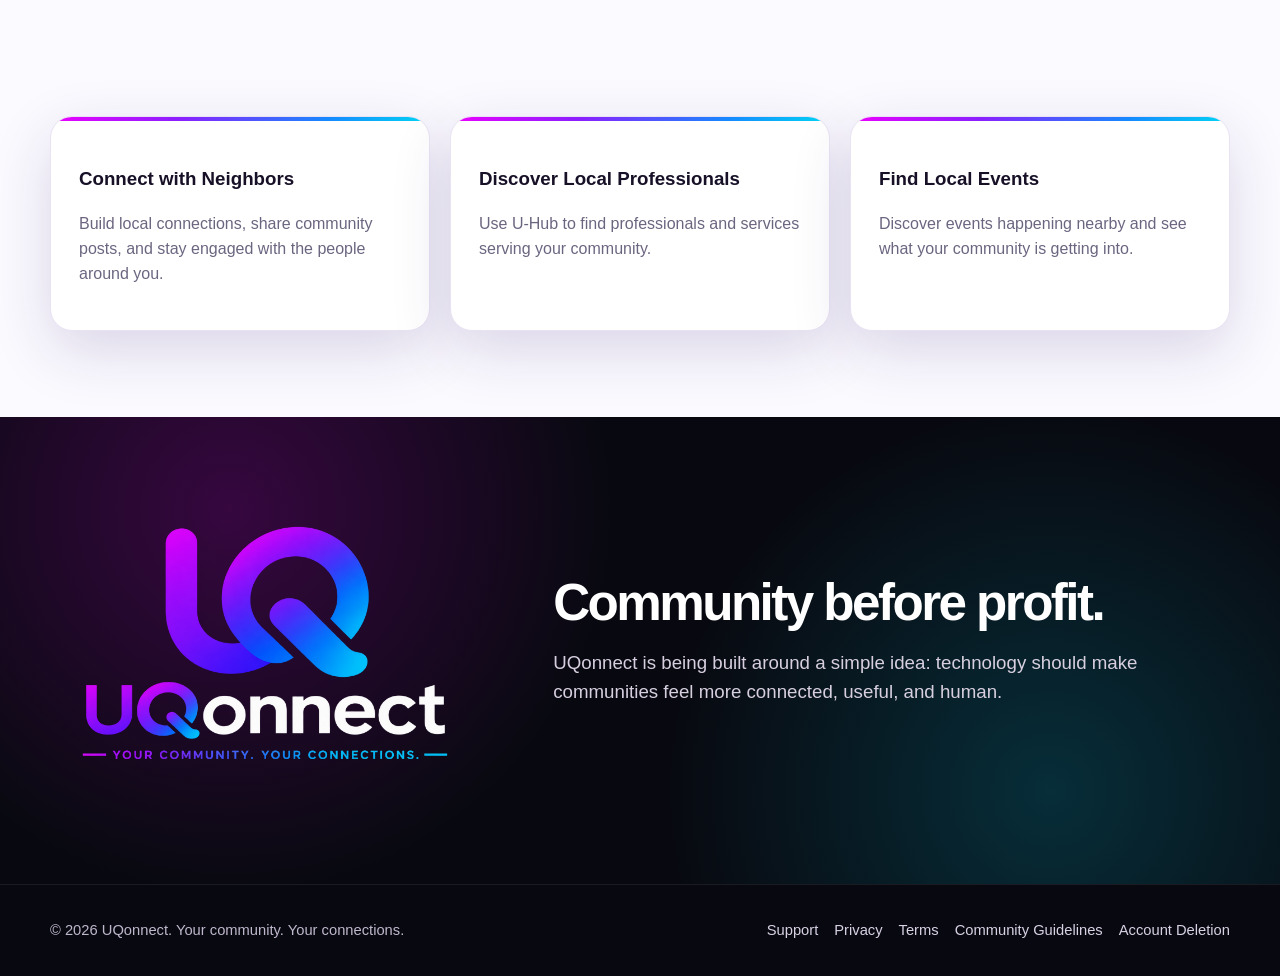
==== commit 69014d56: "index and style update" ====
--- a/index.html
+++ b/index.html
@@ -20,14 +20,8 @@
 <a class="store-badge" href="#" aria-label="Google Play coming soon"><span class="store-icon"></span><span><small>COMING SOON TO</small><strong>Google Play</strong></span></a>
 </div>
 </div>
-<div class="visual">
-<div class="glow"></div><div class="trail one"></div><div class="trail two"></div>
-<div class="feature-chip chip1">Connect with Neighbors<span>Local relationships</span></div>
-<div class="feature-chip chip2">Discover Local Professionals<span>Find services nearby</span></div>
-<div class="feature-chip chip3">Find Community Events<span>Know what's happening</span></div>
-<div class="feature-chip chip4">Build Meaningful Connections<span>Closer to home</span></div>
-<div class="feature-chip chip5">Stronger Communities<span>Community before profit</span></div>
-<div class="phone"><div class="screen"><div class="dynamic-island"></div><img class="phone-logo" src="uqonnect_logo_dark.png" alt="UQonnect logo"><div class="phone-slogan">Stronger Communities Together</div></div></div>
+<div class="hero-art-wrap">
+<img class="hero-art" src="hero-visual-fixed.png" alt="UQonnect app preview with community feature cards">
 </div>
 </div></section>
 
--- a/style.css
+++ b/style.css
@@ -1,587 +1,157 @@
 :root{
-  --bg:#fbfaff;
-  --surface:#fff;
-  --text:#140d22;
-  --muted:#6c6580;
-  --pink:#ef00ff;
-  --purple:#8b1fff;
-  --blue:#1689ff;
-  --cyan:#00d6f3;
-  --nav:#07080e;
-  --border:#e9e2f3;
-  --brand:linear-gradient(135deg,var(--pink) 0%,var(--purple) 35%,var(--blue) 72%,var(--cyan) 100%);
-  --shadow:0 22px 60px rgba(50,25,105,.17);
+  --bg:#fbfaff;--surface:#fff;--text:#171027;--muted:#6c6580;
+  --pink:#ef00ff;--purple:#8b1fff;--blue:#1689ff;--cyan:#00d6f3;
+  --nav:#07080e;--border:#e9e2f3;
+  --brand:linear-gradient(135deg,var(--pink) 0%,var(--purple) 34%,var(--blue) 73%,var(--cyan) 100%);
+  --shadow:0 20px 60px rgba(50,25,105,.16)
+}
+*{box-sizing:border-box}html{scroll-behavior:smooth}
+body{margin:0;font-family:Inter,ui-sans-serif,-apple-system,BlinkMacSystemFont,"Segoe UI",sans-serif;color:var(--text);background:var(--bg);line-height:1.55}
+a{color:inherit}.wrap{width:min(1180px,calc(100% - 36px));margin:0 auto}
+header{
+  position:sticky;top:0;z-index:30;
+  background:
+    radial-gradient(circle at 28% 20%,rgba(148,24,255,.38),transparent 26rem),
+    radial-gradient(circle at 72% 80%,rgba(0,184,255,.28),transparent 25rem),
+    linear-gradient(90deg,#080810 0%,#15071f 48%,#071420 100%);
+  border-bottom:1px solid rgba(255,255,255,.08);box-shadow:0 8px 30px rgba(0,0,0,.18)
+}
+nav{min-height:86px;display:flex;align-items:center;justify-content:space-between;gap:24px}
+.brand-link{display:flex;align-items:center;text-decoration:none}.brand-logo{height:58px;width:auto;display:block}
+.links{display:flex;align-items:center;gap:28px}.links a{color:#fff;text-decoration:none;font-size:.96rem;font-weight:800;opacity:.92}
+.links a:hover{opacity:1;color:#c8e9ff}.nav-cta{padding:12px 18px;border-radius:12px;background:var(--brand);color:#fff!important;box-shadow:0 8px 24px rgba(116,36,255,.25)}
+.hero{
+  position:relative;overflow:hidden;padding:76px 0 86px;min-height:760px;
+  background:
+    radial-gradient(circle at 14% 20%,rgba(239,0,255,.15),transparent 28rem),
+    radial-gradient(circle at 80% 18%,rgba(22,137,255,.18),transparent 30rem),
+    radial-gradient(circle at 82% 70%,rgba(0,214,243,.12),transparent 27rem),
+    linear-gradient(180deg,#fff 0%,#fbf8ff 100%)
+}
+.hero::after{content:"";position:absolute;left:-5%;right:-5%;bottom:-72px;height:122px;background:var(--brand);border-radius:50% 50% 0 0/40% 40% 0 0;opacity:.92;transform:rotate(-1deg)}
+.hero-grid{position:relative;z-index:2;display:grid;grid-template-columns:1.02fr .98fr;align-items:center;gap:46px}
+.eyebrow{display:inline-flex;padding:8px 13px;border:1px solid #d9caf3;background:rgba(255,255,255,.88);border-radius:999px;color:#6c29e8;font-weight:850;font-size:.82rem}
+h1{margin:24px 0 22px;font-size:clamp(3.35rem,7vw,6.6rem);line-height:.91;letter-spacing:-.075em}
+.gradient-text{background:var(--brand);-webkit-background-clip:text;background-clip:text;color:transparent}
+.lead{max-width:670px;color:var(--muted);font-size:1.17rem}
+.actions{display:flex;flex-wrap:wrap;gap:14px;margin-top:28px}
+.button{display:inline-flex;align-items:center;justify-content:center;min-height:54px;padding:0 22px;border-radius:13px;text-decoration:none;font-weight:850;border:1px solid var(--border);background:#fff}
+.button.primary{color:#fff;border:0;background:var(--brand);box-shadow:0 14px 34px rgba(106,37,235,.24)}
+.store-row{display:flex;gap:12px;flex-wrap:wrap;margin-top:18px}
+.store-badge{display:inline-flex;align-items:center;gap:10px;padding:9px 14px;border-radius:10px;background:#08080a;color:#fff;text-decoration:none;min-width:170px}
+.store-badge small{display:block;font-size:.62rem;opacity:.78;line-height:1}.store-badge strong{display:block;font-size:1rem;line-height:1.15}
+.store-icon{width:24px;height:24px;border-radius:7px;background:var(--brand);flex:0 0 auto}
+.visual{position:relative;min-height:610px}.glow{position:absolute;width:530px;height:530px;right:-40px;top:40px;border-radius:50%;background:radial-gradient(circle at 30% 30%,rgba(239,0,255,.28),transparent 42%),radial-gradient(circle at 72% 74%,rgba(0,214,243,.30),transparent 46%);filter:blur(12px)}
+.trail{position:absolute;border:4px solid transparent;border-radius:50%;filter:drop-shadow(0 0 12px currentColor);opacity:.85}
+.trail.one{width:560px;height:260px;right:-85px;top:110px;border-top-color:#ff3ef5;border-right-color:#63e9ff;transform:rotate(-18deg)}
+.trail.two{width:520px;height:220px;right:-30px;bottom:28px;border-bottom-color:#7d48ff;border-left-color:#5de9ff;transform:rotate(18deg)}
+.phone{position:absolute;right:70px;top:34px;width:300px;height:610px;padding:10px;border-radius:52px;background:linear-gradient(150deg,#202333 0%,#7c43ff 48%,#2ae0ff 100%);box-shadow:0 34px 70px rgba(35,16,71,.30),0 0 0 2px rgba(255,255,255,.35) inset;transform:rotate(4deg)}
+.phone::before{content:"";position:absolute;inset:6px;border-radius:46px;border:1px solid rgba(255,255,255,.22);pointer-events:none}
+.screen{position:relative;width:100%;height:100%;overflow:hidden;border-radius:43px;background:radial-gradient(circle at 20% 10%,rgba(239,0,255,.28),transparent 18rem),radial-gradient(circle at 78% 82%,rgba(0,214,243,.28),transparent 20rem),linear-gradient(180deg,#100b1a 0%,#071522 100%);display:flex;align-items:center;justify-content:center;padding:26px}
+.dynamic-island{position:absolute;top:12px;left:50%;transform:translateX(-50%);width:108px;height:30px;border-radius:20px;background:#000}
+.phone-logo{width:90%;max-width:235px;height:auto}.phone-slogan{position:absolute;left:0;right:0;bottom:36px;text-align:center;color:#fff;font-weight:850;font-size:1rem;opacity:.94}
+.feature-chip{position:absolute;width:190px;padding:13px 16px;border-radius:16px;background:rgba(255,255,255,.78);border:1px solid rgba(255,255,255,.72);backdrop-filter:blur(12px);box-shadow:0 16px 35px rgba(57,31,103,.12);font-size:.88rem;font-weight:800}
+.feature-chip span{display:block;font-size:.72rem;font-weight:700;color:#7a728d}.chip1{left:0;top:120px}.chip2{left:-18px;top:235px}.chip3{left:4px;top:350px}.chip4{right:-14px;top:190px}.chip5{right:-4px;top:315px}
+section.content{padding:86px 0}
+h2{font-size:clamp(2rem,5vw,3.2rem);line-height:1.04;letter-spacing:-.05em;margin:0 0 16px}
+.grid{display:grid;grid-template-columns:repeat(3,1fr);gap:20px}.card{position:relative;overflow:hidden;background:#fff;border:1px solid var(--border);border-radius:22px;padding:28px;box-shadow:var(--shadow)}
+.card::before{content:"";position:absolute;inset:0 0 auto 0;height:4px;background:var(--brand)}.card p,.legal p,.legal li{color:var(--muted)}
+.brand-band{background:radial-gradient(circle at 18% 20%,rgba(239,0,255,.20),transparent 24rem),radial-gradient(circle at 82% 80%,rgba(0,214,243,.18),transparent 24rem),#080910;color:#fff}
+.brand-band .lead{color:#d7cfdf}.brand-band-grid{display:grid;grid-template-columns:.8fr 1.2fr;gap:52px;align-items:center}.band-logo{width:min(100%,430px)}
+.pagehead{padding:72px 0 38px;background:radial-gradient(circle at 12% 15%,rgba(239,0,255,.10),transparent 24rem),radial-gradient(circle at 82% 14%,rgba(22,137,255,.10),transparent 24rem)}
+.pagehead h1{font-size:clamp(2.5rem,6vw,4.4rem);margin-bottom:14px}.legal{max-width:820px;padding-bottom:90px}.legal h2{font-size:1.55rem;margin-top:36px}
+.notice{border-left:4px solid var(--purple);padding:16px 18px;background:#f2ebfc;border-radius:12px}
+footer{background:#080910;border-top:1px solid rgba(255,255,255,.08);color:#bfb7cc;padding:34px 0;font-size:.92rem}
+.footerline{display:flex;justify-content:space-between;align-items:center;gap:20px;flex-wrap:wrap}.footerlinks{display:flex;gap:16px;flex-wrap:wrap}.footerlinks a{color:#d8d1e4;text-decoration:none}
+@media(max-width:980px){.hero-grid,.brand-band-grid{grid-template-columns:1fr}.visual{min-height:650px;margin-top:8px}.phone{left:50%;right:auto;transform:translateX(-50%) rotate(3deg)}.chip1,.chip2,.chip3{left:4%}.chip4,.chip5{right:4%}}
+@media(max-width:760px){.links a:not(.nav-cta){display:none}.brand-logo{height:50px}.hero{padding-top:58px;min-height:auto}.visual{min-height:590px}.phone{width:270px;height:550px}.feature-chip{width:160px;font-size:.78rem}.chip1{top:90px}.chip2{top:200px}.chip3{top:310px}.chip4{top:150px}.chip5{top:270px}.grid{grid-template-columns:1fr}}
+
+/* --- UQonnect agreed hero refinement --- */
+.hero-grid{
+  grid-template-columns:minmax(0,1.05fr) minmax(420px,.95fr);
+  gap:64px;
 }
 
-*{box-sizing:border-box}
-html{scroll-behavior:smooth}
-body{
-  margin:0;
-  font-family:Inter,ui-sans-serif,-apple-system,BlinkMacSystemFont,"Segoe UI",sans-serif;
-  color:var(--text);
-  background:var(--bg);
-  line-height:1.55;
-}
-a{color:inherit}
-.wrap{width:min(1360px,calc(100% - 52px));margin:0 auto}
-
-header{
-  position:sticky;
-  top:0;
-  z-index:40;
-  background:
-    radial-gradient(circle at 27% 20%,rgba(220,0,255,.32),transparent 26rem),
-    radial-gradient(circle at 70% 75%,rgba(0,174,255,.26),transparent 28rem),
-    linear-gradient(90deg,#07070d 0%,#21072d 42%,#091f35 100%);
-  border-bottom:1px solid rgba(255,255,255,.08);
-  box-shadow:0 10px 34px rgba(0,0,0,.22);
-}
-nav{
-  min-height:104px;
-  display:flex;
-  align-items:center;
-  justify-content:space-between;
-  gap:28px;
-}
-.brand-link{display:flex;align-items:center;text-decoration:none}
-.brand-logo{height:76px;width:auto;display:block}
-.links{display:flex;align-items:center;gap:34px}
-.links a{
-  color:#fff;
-  text-decoration:none;
-  font-size:1rem;
-  font-weight:800;
-  opacity:.94;
-}
-.links a:hover{opacity:1;color:#c8efff}
-.nav-cta{
-  padding:14px 22px;
-  border-radius:14px;
-  background:var(--brand);
-  box-shadow:0 10px 30px rgba(128,30,255,.32);
-}
-
-.hero{
+.visual{
   position:relative;
-  overflow:hidden;
-  min-height:820px;
-  padding:60px 0 88px;
-  background:
-    radial-gradient(circle at 15% 28%,rgba(246,97,255,.20),transparent 28rem),
-    radial-gradient(circle at 84% 18%,rgba(51,137,255,.29),transparent 31rem),
-    radial-gradient(circle at 80% 72%,rgba(36,220,255,.18),transparent 28rem),
-    radial-gradient(circle at 56% 53%,rgba(137,59,255,.10),transparent 32rem),
-    linear-gradient(180deg,#fff 0%,#fdfaff 48%,#f8f7ff 100%);
-}
-.hero-glow{
-  position:absolute;
-  border-radius:50%;
-  filter:blur(80px);
-  pointer-events:none;
-}
-.hero-glow-pink{
-  width:420px;height:420px;
-  left:-130px;top:120px;
-  background:rgba(237,0,255,.15);
-}
-.hero-glow-blue{
-  width:540px;height:540px;
-  right:-140px;top:50px;
-  background:rgba(0,160,255,.18);
-}
-
-.hero-grid{
-  position:relative;
-  z-index:2;
-  display:grid;
-  grid-template-columns:minmax(0,.90fr) minmax(620px,1.10fr);
-  align-items:center;
-  gap:18px;
-}
-
-.hero-copy{padding:28px 0 20px}
-.eyebrow{
-  display:inline-flex;
-  padding:9px 15px;
-  border:1px solid #d8c8f4;
-  background:rgba(255,255,255,.88);
-  border-radius:999px;
-  color:#6c29e8;
-  font-weight:850;
-  font-size:.9rem;
-  box-shadow:0 8px 22px rgba(92,36,166,.05);
-}
-h1{
-  margin:27px 0 23px;
-  font-size:clamp(4.25rem,6.7vw,7.3rem);
-  line-height:.88;
-  letter-spacing:-.078em;
-}
-.gradient-text{
-  background:var(--brand);
-  -webkit-background-clip:text;
-  background-clip:text;
-  color:transparent;
-}
-.lead{
-  max-width:690px;
-  color:var(--muted);
-  font-size:1.14rem;
-}
-.actions{
-  display:flex;
-  flex-wrap:wrap;
-  gap:16px;
-  margin-top:30px;
-}
-.button{
-  display:inline-flex;
-  align-items:center;
-  justify-content:center;
-  min-height:58px;
-  padding:0 25px;
-  border-radius:14px;
-  text-decoration:none;
-  font-weight:850;
-  border:1px solid var(--border);
-}
-.button.primary{
-  color:#fff;
-  border:0;
-  background:var(--brand);
-  box-shadow:0 15px 36px rgba(106,37,235,.26);
-}
-.button.primary span{margin-left:9px}
-.button.secondary{background:rgba(255,255,255,.90)}
-
-.availability{
-  display:flex;
-  flex-wrap:wrap;
-  gap:12px;
-  margin-top:20px;
-}
-.coming-badge{
-  display:flex;
-  align-items:center;
-  gap:10px;
-  min-width:180px;
-  padding:10px 14px;
-  border-radius:11px;
-  background:#08080a;
-  color:#fff;
-}
-.coming-badge small{
-  display:block;
-  font-size:.60rem;
-  opacity:.72;
-  line-height:1.05;
-}
-.coming-badge strong{
-  display:block;
-  font-size:1rem;
-  line-height:1.15;
-}
-.app-dot{
-  width:28px;height:28px;border-radius:8px;
-  background:var(--brand);
-  box-shadow:0 0 18px rgba(145,45,255,.38);
-  flex:0 0 auto;
-}
-
-/* FIXED HERO ART:
-   The old rectangular JPEG is hidden.
-   The transparent PNG is rendered as a background layer so it blends
-   directly into the page with no visible rectangle or hard edge. */
-.hero-art-wrap{
-  position:relative;
-  min-height:700px;
-  display:flex;
-  align-items:center;
-  justify-content:center;
-  overflow:visible;
-  isolation:isolate;
-  width:100%;
-  max-width:760px;
-  margin-inline:auto;
-}
-.hero-art-wrap::before{
-  content:"";
-  position:absolute;
-  z-index:2;
-  inset:0;
-  background:url("hero-visual.png") center center / contain no-repeat;
-  filter:drop-shadow(0 28px 48px rgba(42,18,92,.18));
-  pointer-events:none;
-}
-.hero-art-wrap::after{
-  content:"";
-  position:absolute;
-  z-index:1;
-  width:88%;
-  height:84%;
-  border-radius:50%;
-  background:
-    radial-gradient(circle at 38% 38%,rgba(239,0,255,.16),transparent 42%),
-    radial-gradient(circle at 68% 62%,rgba(0,214,243,.19),transparent 46%);
-  filter:blur(34px);
-  pointer-events:none;
-}
-
-/* Existing img remains in HTML but is intentionally hidden.
-   This avoids needing any index.html changes. */
-.hero-art{
-  display:none !important;
-}
-
-.art-halo{
-  display:none;
-}
-
-.hero-swoop{
-  position:absolute;
-  left:-4%;
-  right:-4%;
-  bottom:-62px;
-  height:110px;
-  background:var(--brand);
-  border-radius:50% 50% 0 0/35% 35% 0 0;
-  transform:rotate(-2deg);
-  opacity:.96;
-}
-
-section.content{padding:88px 0}
-h2{
-  font-size:clamp(2rem,5vw,3.3rem);
-  line-height:1.04;
-  letter-spacing:-.05em;
-  margin:0 0 16px;
-}
-.grid{
-  display:grid;
-  grid-template-columns:repeat(3,1fr);
-  gap:20px;
-}
-.card{
-  position:relative;
-  overflow:hidden;
-  background:#fff;
-  border:1px solid var(--border);
-  border-radius:22px;
-  padding:28px;
-  box-shadow:var(--shadow);
-}
-.card::before{
-  content:"";
-  position:absolute;
-  inset:0 0 auto 0;
-  height:4px;
-  background:var(--brand);
-}
-.card p{color:var(--muted)}
-
-.brand-band{
-  background:
-    radial-gradient(circle at 18% 20%,rgba(239,0,255,.20),transparent 24rem),
-    radial-gradient(circle at 82% 80%,rgba(0,214,243,.18),transparent 24rem),
-    #080910;
-  color:#fff;
-}
-.brand-band .lead{color:#d7cfdf}
-.brand-band-grid{
-  display:grid;
-  grid-template-columns:.8fr 1.2fr;
-  gap:52px;
-  align-items:center;
-}
-.band-logo{width:min(100%,430px)}
-
-footer{
-  background:#080910;
-  border-top:1px solid rgba(255,255,255,.08);
-  color:#bfb7cc;
-  padding:34px 0;
-  font-size:.92rem;
-}
-.footerline{
-  display:flex;
-  justify-content:space-between;
-  align-items:center;
-  gap:20px;
-  flex-wrap:wrap;
-}
-.footerlinks{display:flex;gap:16px;flex-wrap:wrap}
-.footerlinks a{color:#d8d1e4;text-decoration:none}
-
-@media(max-width:1120px){
-  .links{gap:22px}
-  .hero-grid{grid-template-columns:1fr}
-  .hero-copy{max-width:780px}
-  .hero-art-wrap{
-    min-height:680px;
-    margin-top:0;
-  }
-  .hero-art-wrap::before{
-    inset:0;
-    background-size:contain;
-  }
-}
-
-@media(max-width:820px){
-  .wrap{width:min(100% - 30px,1360px)}
-  nav{min-height:82px}
-  .brand-logo{height:58px}
-  .links a:not(.nav-cta){display:none}
-  .hero{padding-top:42px;min-height:auto}
-  h1{font-size:clamp(3.4rem,16vw,5.6rem)}
-  .lead{font-size:1rem}
-  .hero-art-wrap{min-height:560px}
-  .hero-art-wrap::before{inset:0;background-size:contain}
-  .grid{grid-template-columns:1fr}
-  .brand-band-grid{grid-template-columns:1fr}
-}
-
-@media(max-width:560px){
-  .nav-cta{padding:11px 14px;font-size:.88rem}
-  .hero{padding-bottom:70px}
-  .actions{flex-direction:column;align-items:stretch}
-  .button{width:100%}
-  .availability{display:grid;grid-template-columns:1fr 1fr}
-  .coming-badge{min-width:0}
-  .hero-art-wrap{min-height:470px}
-  .hero-art-wrap::before{inset:0;background-size:contain}
-}
-
-
-/* Compatibility for the currently deployed index.html */
-.store-row{
-  display:flex;
-  gap:12px;
-  flex-wrap:wrap;
-  margin-top:18px;
-}
-.store-badge{
-  display:inline-flex;
-  align-items:center;
-  gap:10px;
-  padding:9px 14px;
-  border-radius:10px;
-  background:#08080a;
-  color:#fff;
-  text-decoration:none;
-  min-width:170px;
-}
-.store-badge small{
-  display:block;
-  font-size:.62rem;
-  opacity:.78;
-  line-height:1;
-}
-.store-badge strong{
-  display:block;
-  font-size:1rem;
-  line-height:1.15;
-}
-.store-icon{
-  width:24px;
-  height:24px;
-  border-radius:7px;
-  background:var(--brand);
-  flex:0 0 auto;
-}
-
-
-/* Final hero-art sizing/blending correction */
-.hero{
-  overflow:hidden;
-}
-.hero-grid{
-  grid-template-columns:minmax(0,.94fr) minmax(520px,1.06fr);
-  gap:10px;
-}
-.hero-art-wrap{
-  width:100%;
-  max-width:820px;
-  min-height:660px;
-  margin:0 auto;
-  overflow:visible;
-}
-.hero-art-wrap::before{
-  inset:0 -6% 0 -6%;
-  background-image:url("hero-visual-fixed.png");
-  background-size:contain;
-  background-position:center center;
-  background-repeat:no-repeat;
-  filter:drop-shadow(0 24px 40px rgba(42,18,92,.16));
-}
-.hero-art-wrap::after{
-  width:78%;
-  height:76%;
-  opacity:.72;
-}
-
-@media(max-width:1120px){
-  .hero-grid{grid-template-columns:1fr}
-  .hero-art-wrap{max-width:760px;min-height:650px}
-  .hero-art-wrap::before{inset:2% 3%}
-}
-@media(max-width:820px){
-  .hero-art-wrap{max-width:680px;min-height:560px}
-  .hero-art-wrap::before{inset:3% 4%}
-}
-@media(max-width:560px){
-  .hero-art-wrap{min-height:440px}
-  .hero-art-wrap::before{inset:5% 6%}
-}
-
-
-/* Larger desktop UQonnect hero artwork */
-@media(min-width:1121px){
-  .hero-grid{
-    grid-template-columns:minmax(0,.86fr) minmax(650px,1.14fr);
-    gap:0;
-  }
-
-  .hero-art-wrap{
-    width:100%;
-    max-width:940px;
-    min-height:700px;
-    margin-left:-20px;
-    margin-right:-35px;
-  }
-
-  .hero-art-wrap::before{
-    inset:-7% -12% -7% -10%;
-    background-image:url("hero-visual-fixed.png");
-    background-size:contain;
-    background-position:center center;
-    background-repeat:no-repeat;
-  }
-}
-
-
-/* FORCE THE CORRECT HERO ASSET
-   Uses hero-visual-fixed.png directly, replacing the older hero image
-   referenced in index.html without requiring an HTML edit. */
-.hero-art-wrap::before,
-.hero-art-wrap::after{
-  display:none !important;
-}
-
-.hero-art-wrap{
-  width:100%;
-  max-width:900px;
-  min-height:0;
-  margin:0 auto;
-  overflow:visible;
+  min-height:620px;
   display:flex;
   align-items:center;
   justify-content:center;
 }
 
-.hero-art{
-  display:block !important;
-  content:url("hero-visual-fixed.png");
-  width:100%;
-  max-width:900px;
+.glow{
+  width:520px;
+  height:520px;
+  right:auto;
+  left:50%;
+  top:50%;
+  transform:translate(-50%,-50%);
+}
+
+.trail.one{
+  width:510px;
+  height:255px;
+  right:auto;
+  left:50%;
+  top:155px;
+  transform:translateX(-50%) rotate(-18deg);
+}
+.trail.two{
+  width:480px;
+  height:220px;
+  right:auto;
+  left:50%;
+  bottom:70px;
+  transform:translateX(-50%) rotate(18deg);
+}
+
+.phone{
+  position:relative;
+  right:auto;
+  top:auto;
+  width:315px;
+  height:635px;
+  padding:9px;
+  border-radius:55px;
+  transform:rotate(2.5deg);
+  z-index:3;
+}
+
+.screen{
+  padding:32px 24px;
+}
+
+.phone-logo{
+  width:92%;
+  max-width:245px;
   height:auto;
   object-fit:contain;
-  transform:none;
-  border-radius:0;
-  box-shadow:none;
-  mix-blend-mode:normal;
-  filter:drop-shadow(0 24px 42px rgba(42,18,92,.16));
 }
 
-@media(min-width:1121px){
-  .hero-grid{
-    grid-template-columns:minmax(0,.90fr) minmax(620px,1.10fr);
-    gap:18px;
-  }
+.phone-slogan{
+  bottom:38px;
+  padding:0 18px;
+  font-size:.98rem;
+}
 
-  .hero-art-wrap{
-    max-width:900px;
-    margin-left:0;
-    margin-right:0;
-  }
-
-  .hero-art{
-    max-width:900px;
+@media(max-width:980px){
+  .hero-grid{grid-template-columns:1fr;gap:26px}
+  .visual{min-height:650px}
+  .phone{
+    left:auto;
+    right:auto;
+    transform:rotate(2deg);
   }
 }
 
-@media(max-width:1120px){
-  .hero-art-wrap,
-  .hero-art{
-    max-width:780px;
-  }
+@media(max-width:760px){
+  nav{min-height:74px}
+  .brand-logo{height:48px}
+  .hero{padding-top:50px}
+  h1{font-size:clamp(3rem,16vw,5.2rem)}
+  .visual{min-height:575px}
+  .phone{width:270px;height:550px}
+  .trail.one{width:390px;height:210px;top:140px}
+  .trail.two{width:370px;height:190px;bottom:65px}
 }
-
-@media(max-width:820px){
-  .hero-art-wrap,
-  .hero-art{
-    max-width:680px;
-  }
-}
-
-
-/* =========================================================
-   DEFINITIVE HERO FIX — direct image only, no pseudo layers
-   ========================================================= */
-.hero-art-wrap::before,
-.hero-art-wrap::after,
-.art-halo{
-  display:none !important;
-  content:none !important;
-}
-
-.hero-art-wrap{
-  position:relative;
-  width:100%;
-  max-width:none;
-  min-height:0;
-  margin:0;
-  display:flex;
-  align-items:center;
-  justify-content:center;
-  overflow:visible;
-}
-
-.hero-art{
-  display:block !important;
-  width:min(100%, 860px) !important;
-  max-width:860px !important;
-  height:auto !important;
-  object-fit:contain !important;
-  object-position:center !important;
-  transform:none !important;
-  border-radius:0 !important;
-  box-shadow:none !important;
-  mix-blend-mode:normal !important;
-  filter:drop-shadow(0 24px 42px rgba(42,18,92,.16));
-}
-
-@media(min-width:1121px){
-  .hero-grid{
-    grid-template-columns:minmax(0,.92fr) minmax(560px,1.08fr);
-    gap:12px;
-  }
-
-  .hero-art{
-    width:860px !important;
-    max-width:860px !important;
-  }
-}
-
-@media(max-width:1120px){
-  .hero-art{
-    width:min(100%,760px) !important;
-    max-width:760px !important;
-  }
-}
-
-@media(max-width:820px){
-  .hero-art{
-    width:min(100%,640px) !important;
-    max-width:640px !important;
-  }
-}
